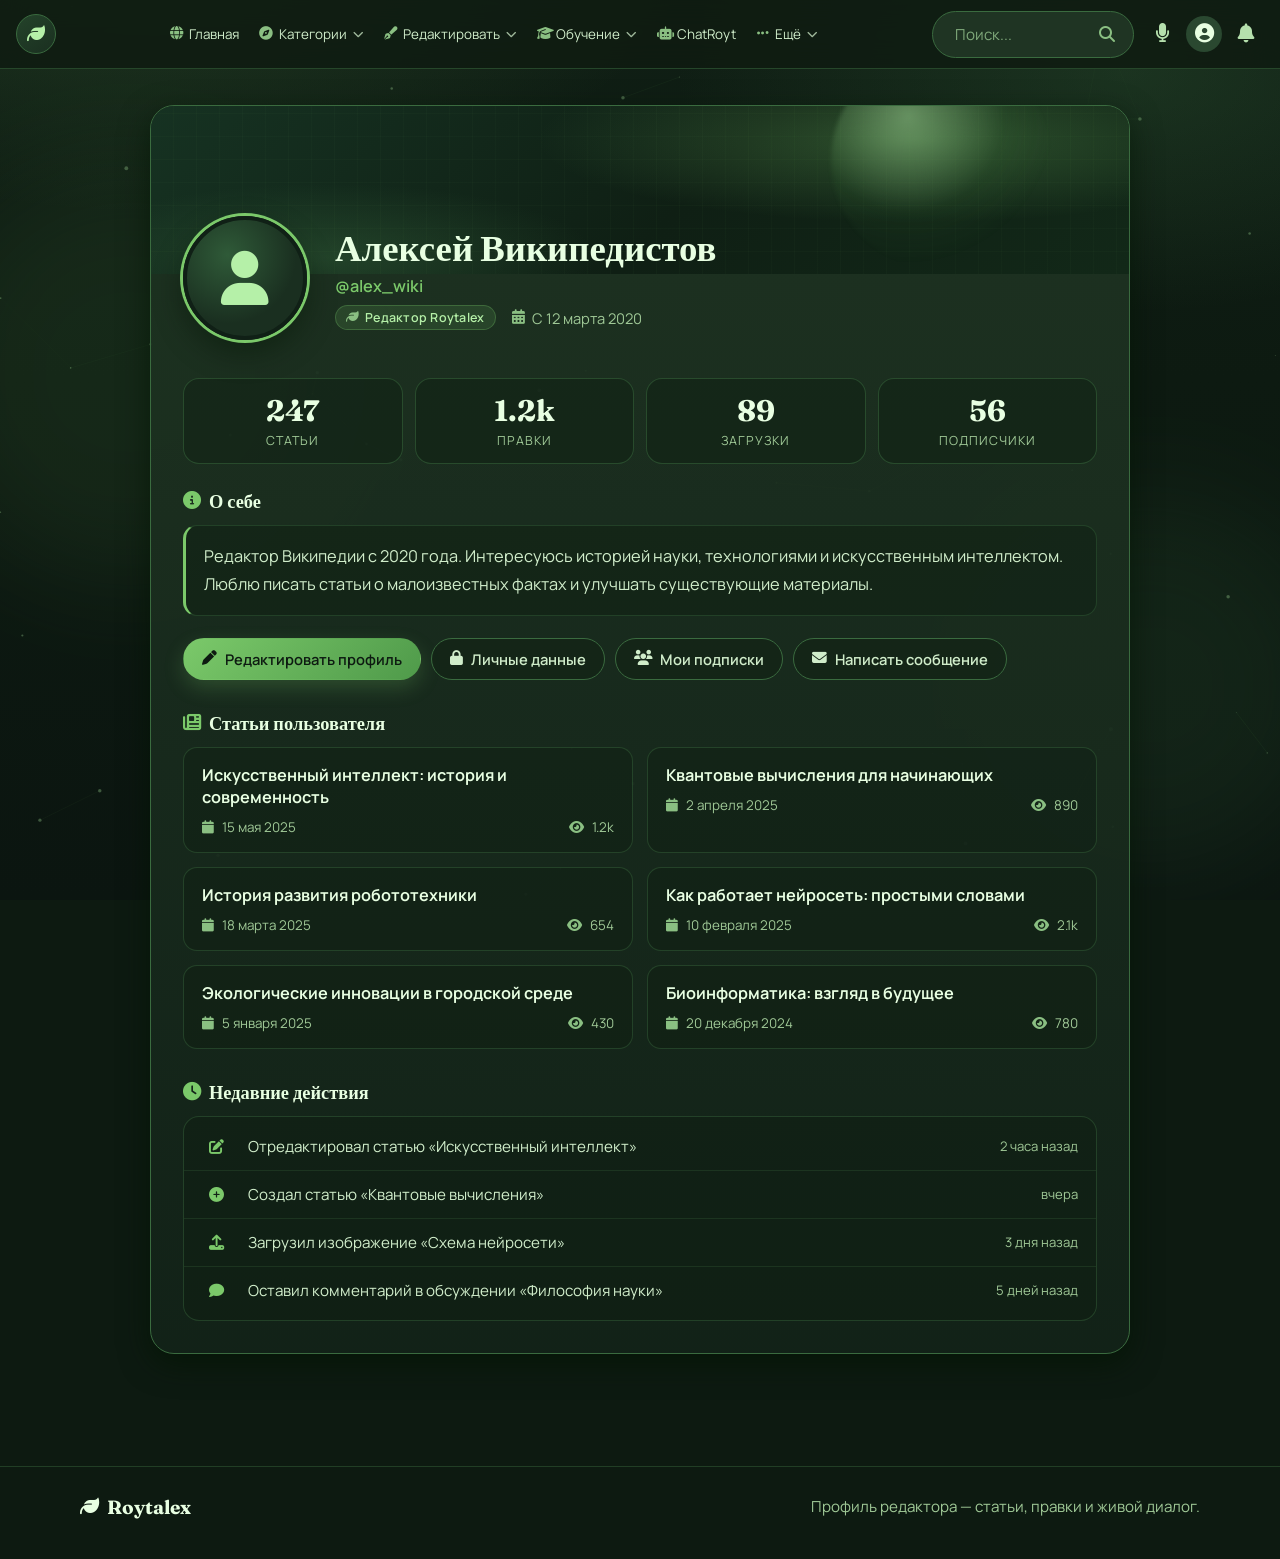
==== akk.html @ 142e64f6 "Polish Roytalex profile card to match the wiki theme Add akk.html with a dark glass profile: cover, " ====
<!DOCTYPE html>
<html lang="ru">
<head>
  <meta charset="UTF-8" />
  <meta name="viewport" content="width=device-width, initial-scale=1.0" />
  <title>Профиль — Roytalex</title>
  <meta name="description" content="Профиль редактора Roytalex: статьи, правки, подписки и личные данные." />
  <link rel="preconnect" href="https://fonts.googleapis.com" />
  <link rel="preconnect" href="https://fonts.gstatic.com" crossorigin />
  <link href="https://fonts.googleapis.com/css2?family=Manrope:wght@400;500;600;700&family=Fraunces:opsz,wght@9..144,500;9..144,700;9..144,800&display=swap" rel="stylesheet" />
  <link rel="stylesheet" href="https://cdnjs.cloudflare.com/ajax/libs/font-awesome/6.5.2/css/all.min.css" />
  <link rel="stylesheet" href="css/style.css" />
</head>
<body>
  <div class="ambient" aria-hidden="true">
    <div class="ambient__glow ambient__glow--a"></div>
    <div class="ambient__glow ambient__glow--b"></div>
    <canvas id="constellation" class="constellation"></canvas>
  </div>

  <nav class="wiki-nav" id="wikiNav">
    <div class="wiki-nav-container">
      <div class="nav-left">
        <button class="nav-toggle" id="navToggle" aria-label="Открыть меню" aria-expanded="false" aria-controls="navLinks">
          <i class="fas fa-bars"></i>
        </button>
        <a href="index.html" class="nav-logo" aria-label="Roytalex">
          <i class="fas fa-leaf"></i>
        </a>
      </div>

      <ul class="nav-links" id="navLinks">
        <li>
          <a href="index.html"><i class="fas fa-globe"></i> <span class="nav-text">Главная</span></a>
        </li>
        <li>
          <span tabindex="0"><i class="fas fa-compass"></i> <span class="nav-text">Категории</span> <i class="fas fa-chevron-down nav-caret"></i></span>
          <ul class="dropdown-menu">
            <li><a href="index.html#topics"><i class="fas fa-flask"></i> Наука</a></li>
            <li><a href="index.html#topics"><i class="fas fa-paint-brush"></i> Искусство</a></li>
            <li><a href="index.html#topics"><i class="fas fa-code"></i> Технологии</a></li>
            <li><a href="index.html#topics"><i class="fas fa-history"></i> История</a></li>
            <li><a href="index.html#topics"><i class="fas fa-leaf"></i> Природа</a></li>
            <li><a href="index.html#topics"><i class="fas fa-language"></i> Языки</a></li>
            <li><a href="index.html#topics"><i class="fas fa-newspaper"></i> Новости</a></li>
            <li><a href="index.html#topics"><i class="fas fa-futbol"></i> Спорт</a></li>
            <li><a href="index.html#topics"><i class="fas fa-rocket"></i> Космос</a></li>
            <li><a href="index.html#topics"><i class="fas fa-ellipsis-h"></i> Прочее</a></li>
          </ul>
        </li>
        <li>
          <span tabindex="0"><i class="fas fa-pen-fancy"></i> <span class="nav-text">Редактировать</span> <i class="fas fa-chevron-down nav-caret"></i></span>
          <ul class="dropdown-menu">
            <li><a href="index.html#about"><i class="fas fa-plus-circle"></i> Создать статью</a></li>
          </ul>
        </li>
        <li>
          <span tabindex="0"><i class="fas fa-graduation-cap"></i> <span class="nav-text">Обучение</span> <i class="fas fa-chevron-down nav-caret"></i></span>
          <ul class="dropdown-menu">
            <li><a href="index.html#learn"><i class="fas fa-book"></i> Курсы</a></li>
            <li class="has-submenu">
              <a href="index.html#learn"><i class="fas fa-newspaper"></i> Статьи для обучения</a>
              <ul class="dropdown-submenu">
                <li><a href="index.html#learn"><i class="fas fa-utensils"></i> Кулинария</a></li>
                <li><a href="index.html#learn"><i class="fas fa-laptop-code"></i> Программирование</a></li>
                <li><a href="index.html#learn"><i class="fas fa-calculator"></i> Математика</a></li>
                <li><a href="index.html#learn"><i class="fas fa-atom"></i> Физика</a></li>
                <li><a href="index.html#learn"><i class="fas fa-language"></i> Языки</a></li>
              </ul>
            </li>
          </ul>
        </li>
        <li>
          <a href="index.html#messenger"><i class="fas fa-robot"></i> <span class="nav-text">ChatRoyt</span></a>
        </li>
        <li class="nav-item-more">
          <span tabindex="0"><i class="fas fa-ellipsis-h"></i> <span class="nav-text">Ещё</span> <i class="fas fa-chevron-down nav-caret"></i></span>
          <ul class="dropdown-menu dropdown-menu--right">
            <li><a href="index.html#about"><i class="fas fa-microphone"></i> Голосовой помощник</a></li>
            <li><a href="https://t.me/Roytalex_bot"><i class="fas fa-question-circle"></i> Помощь</a></li>
          </ul>
        </li>
      </ul>

      <div class="nav-right">
        <form class="wiki-search" role="search" id="wikiSearch">
          <input type="text" name="q" placeholder="Поиск..." aria-label="Поиск" />
          <button type="submit" aria-label="Найти"><i class="fas fa-search"></i></button>
        </form>
        <div class="nav-icons">
          <a href="index.html#about" aria-label="Голосовой помощник" title="Голосовой помощник"><i class="fas fa-microphone"></i></a>
          <a href="akk.html" class="is-current" aria-label="Профиль" title="Профиль"><i class="fas fa-user-circle"></i></a>
          <a href="index.html#messenger" aria-label="Уведомления" title="Уведомления"><i class="fas fa-bell"></i></a>
        </div>
      </div>
    </div>
  </nav>

  <main class="profile-page" id="profilePage">
    <article class="profile-card reveal">
      <div class="profile-cover" aria-hidden="true">
        <div class="profile-cover__orb"></div>
      </div>

      <header class="profile-header">
        <div class="profile-avatar"><i class="fas fa-user"></i></div>
        <div class="profile-info">
          <h1 id="displayName">Алексей Википедистов</h1>
          <div class="nickname" id="displayNick">@alex_wiki</div>
          <div class="profile-meta">
            <span class="profile-badge"><i class="fas fa-leaf"></i> Редактор Roytalex</span>
            <span><i class="fas fa-calendar-alt"></i> С 12 марта 2020</span>
          </div>
        </div>
      </header>

      <div class="profile-body">
        <div class="profile-stats">
          <div class="stat-item"><span class="number">247</span><span class="label">Статьи</span></div>
          <div class="stat-item"><span class="number">1.2k</span><span class="label">Правки</span></div>
          <div class="stat-item"><span class="number">89</span><span class="label">Загрузки</span></div>
          <button class="stat-item is-action" id="followersStat" type="button">
            <span class="number" id="followersCount">56</span>
            <span class="label">Подписчики</span>
          </button>
        </div>

        <div class="profile-bio">
          <h3><i class="fas fa-info-circle"></i> О себе</h3>
          <p id="displayBio">Редактор Википедии с 2020 года. Интересуюсь историей науки, технологиями и искусственным интеллектом. Люблю писать статьи о малоизвестных фактах и улучшать существующие материалы.</p>
        </div>

        <div class="profile-actions">
          <button class="profile-btn profile-btn--primary" id="editToggleBtn" type="button"><i class="fas fa-pen"></i> Редактировать профиль</button>
          <button class="profile-btn profile-btn--ghost" id="personalDataBtn" type="button"><i class="fas fa-lock"></i> Личные данные</button>
          <button class="profile-btn profile-btn--ghost" id="followsBtn" type="button"><i class="fas fa-users"></i> Мои подписки</button>
          <a href="index.html#messenger" class="profile-btn profile-btn--ghost"><i class="fas fa-envelope"></i> Написать сообщение</a>
        </div>

        <div class="personal-data" id="personalDataBlock">
          <h3><i class="fas fa-user-secret"></i> Личные данные</h3>
          <div class="data-row">
            <span class="label">Никнейм</span>
            <span class="value" id="pDataNick">@alex_wiki</span>
          </div>
          <div class="data-row">
            <span class="label">Пароль</span>
            <span class="value" id="pDataPwd">••••••••</span>
            <button class="toggle-pwd" id="togglePwdBtn" type="button" aria-label="Показать пароль"><i class="fas fa-eye"></i></button>
          </div>
          <p class="personal-note"><i class="fas fa-shield-alt"></i> Пароль хранится в зашифрованном виде и не показывается целиком.</p>
        </div>

        <form class="edit-profile-form" id="editForm">
          <h3><i class="fas fa-pen-fancy"></i> Редактирование</h3>
          <div class="form-group">
            <label for="editName"><i class="fas fa-user"></i> Имя</label>
            <input type="text" id="editName" value="Алексей Википедистов" placeholder="Ваше полное имя" />
          </div>
          <div class="form-group">
            <label for="editNick"><i class="fas fa-at"></i> Никнейм</label>
            <input type="text" id="editNick" value="@alex_wiki" placeholder="Ваш уникальный ник" />
          </div>
          <div class="form-group">
            <label for="editBio"><i class="fas fa-align-left"></i> О себе</label>
            <textarea id="editBio" rows="3" placeholder="Расскажите о себе ...">Редактор Википедии с 2020 года. Интересуюсь историей науки, технологиями и искусственным интеллектом. Люблю писать статьи о малоизвестных фактах и улучшать существующие материалы.</textarea>
          </div>
          <div class="form-actions">
            <button class="profile-btn profile-btn--primary" id="saveProfileBtn" type="submit"><i class="fas fa-check"></i> Сохранить</button>
            <button class="profile-btn profile-btn--ghost" id="cancelEditBtn" type="button"><i class="fas fa-times"></i> Отмена</button>
          </div>
        </form>

        <section class="user-articles">
          <h3><i class="fas fa-newspaper"></i> Статьи пользователя</h3>
          <div class="articles-grid">
            <a class="article-card" href="index.html#about">
              <div class="title">Искусственный интеллект: история и современность</div>
              <div class="meta"><span><i class="fas fa-calendar"></i> 15 мая 2025</span><span><i class="fas fa-eye"></i> 1.2k</span></div>
            </a>
            <a class="article-card" href="index.html#about">
              <div class="title">Квантовые вычисления для начинающих</div>
              <div class="meta"><span><i class="fas fa-calendar"></i> 2 апреля 2025</span><span><i class="fas fa-eye"></i> 890</span></div>
            </a>
            <a class="article-card" href="index.html#about">
              <div class="title">История развития робототехники</div>
              <div class="meta"><span><i class="fas fa-calendar"></i> 18 марта 2025</span><span><i class="fas fa-eye"></i> 654</span></div>
            </a>
            <a class="article-card" href="index.html#about">
              <div class="title">Как работает нейросеть: простыми словами</div>
              <div class="meta"><span><i class="fas fa-calendar"></i> 10 февраля 2025</span><span><i class="fas fa-eye"></i> 2.1k</span></div>
            </a>
            <a class="article-card" href="index.html#about">
              <div class="title">Экологические инновации в городской среде</div>
              <div class="meta"><span><i class="fas fa-calendar"></i> 5 января 2025</span><span><i class="fas fa-eye"></i> 430</span></div>
            </a>
            <a class="article-card" href="index.html#about">
              <div class="title">Биоинформатика: взгляд в будущее</div>
              <div class="meta"><span><i class="fas fa-calendar"></i> 20 декабря 2024</span><span><i class="fas fa-eye"></i> 780</span></div>
            </a>
          </div>
        </section>

        <section class="recent-activity">
          <h3><i class="fas fa-clock"></i> Недавние действия</h3>
          <ul class="activity-list">
            <li><i class="fas fa-edit"></i> Отредактировал статью «Искусственный интеллект» <span class="time">2 часа назад</span></li>
            <li><i class="fas fa-plus-circle"></i> Создал статью «Квантовые вычисления» <span class="time">вчера</span></li>
            <li><i class="fas fa-upload"></i> Загрузил изображение «Схема нейросети» <span class="time">3 дня назад</span></li>
            <li><i class="fas fa-comment"></i> Оставил комментарий в обсуждении «Философия науки» <span class="time">5 дней назад</span></li>
          </ul>
        </section>
      </div>
    </article>
  </main>

  <footer class="site-footer">
    <div class="site-footer__inner">
      <a class="site-footer__brand" href="index.html"><i class="fas fa-leaf"></i> Roytalex</a>
      <p>Профиль редактора — статьи, правки и живой диалог.</p>
    </div>
  </footer>

  <div class="follows-modal" id="followsModal" role="dialog" aria-modal="true" aria-labelledby="followsTitle">
    <div class="follows-modal-content">
      <div class="follows-modal-header">
        <h2 id="followsTitle"><i class="fas fa-user-friends"></i> Мои подписки</h2>
        <button class="follows-modal-close" id="followsModalClose" type="button" aria-label="Закрыть"><i class="fas fa-times"></i></button>
      </div>
      <ul class="follows-list">
        <li>
          <div class="avatar"><i class="fas fa-user"></i></div>
          <div class="info">
            <div class="name">Екатерина Смирнова <span class="badge">активный</span></div>
            <div class="nick">@kat_smi</div>
          </div>
        </li>
        <li>
          <div class="avatar"><i class="fas fa-user"></i></div>
          <div class="info">
            <div class="name">Дмитрий Иванов</div>
            <div class="nick">@dima_ivan</div>
          </div>
        </li>
        <li>
          <div class="avatar"><i class="fas fa-user"></i></div>
          <div class="info">
            <div class="name">Ольга Петрова <span class="badge">проверенный</span></div>
            <div class="nick">@olga_petr</div>
          </div>
        </li>
        <li>
          <div class="avatar"><i class="fas fa-user"></i></div>
          <div class="info">
            <div class="name">Сергей Козлов</div>
            <div class="nick">@serge_kozl</div>
          </div>
        </li>
        <li>
          <div class="avatar"><i class="fas fa-user"></i></div>
          <div class="info">
            <div class="name">Анна Морозова <span class="badge">админ</span></div>
            <div class="nick">@anna_moroz</div>
          </div>
        </li>
        <li>
          <div class="avatar"><i class="fas fa-user"></i></div>
          <div class="info">
            <div class="name">Максим Новиков</div>
            <div class="nick">@max_nov</div>
          </div>
        </li>
        <li>
          <div class="avatar"><i class="fas fa-user"></i></div>
          <div class="info">
            <div class="name">Татьяна Васильева</div>
            <div class="nick">@tanya_vas</div>
          </div>
        </li>
      </ul>
    </div>
  </div>

  <script src="js/main.js"></script>
  <script src="js/profile.js"></script>
</body>
</html>
---- css/style.css ----
:root {
  --bg-deep: #0d1a11;
  --bg: #132318;
  --bg-soft: #1a2f20;
  --panel: #1f3423;
  --panel-lift: #2a4830;
  --line: #3a6b3f;
  --green-soft: #7bc96a;
  --green-mid: #8abf82;
  --green-mute: #7fa87a;
  --text: #e0f5db;
  --text-soft: #d0edca;
  --text-dim: #9fc896;
  --cream: #e8ffe2;
  --accent: #b5f0a8;
  --shadow: 0 10px 30px rgba(0, 20, 0, 0.6);
  --font-display: "Fraunces", Georgia, serif;
  --font-body: "Manrope", sans-serif;
  --nav-h: 68px;
  --max: 1120px;
  --ease: cubic-bezier(0.22, 1, 0.36, 1);
}

*,
*::before,
*::after {
  box-sizing: border-box;
}

html {
  scroll-behavior: smooth;
}

body {
  margin: 0;
  min-height: 100vh;
  color: var(--text);
  font-family: var(--font-body);
  background: var(--bg-deep);
  overflow-x: hidden;
}

img {
  max-width: 100%;
  display: block;
}

a {
  color: inherit;
}

button,
input {
  font: inherit;
}

/* ===== AMBIENT ===== */
.ambient {
  position: fixed;
  inset: 0;
  z-index: 0;
  pointer-events: none;
  overflow: hidden;
  background:
    radial-gradient(1000px 520px at 12% -8%, rgba(123, 201, 106, 0.16), transparent 55%),
    radial-gradient(900px 480px at 88% 8%, rgba(58, 107, 63, 0.28), transparent 50%),
    linear-gradient(180deg, #101f15 0%, var(--bg-deep) 42%, #0b1510 100%);
}

.ambient__glow {
  position: absolute;
  border-radius: 50%;
  filter: blur(60px);
  opacity: 0.45;
  animation: drift 18s ease-in-out infinite alternate;
}

.ambient__glow--a {
  width: 420px;
  height: 420px;
  left: -80px;
  top: 18%;
  background: rgba(123, 201, 106, 0.18);
}

.ambient__glow--b {
  width: 380px;
  height: 380px;
  right: -60px;
  top: 55%;
  background: rgba(58, 107, 63, 0.35);
  animation-delay: -6s;
}

.constellation {
  position: absolute;
  inset: 0;
  width: 100%;
  height: 100%;
  opacity: 0.55;
}

@keyframes drift {
  from { transform: translate3d(0, 0, 0) scale(1); }
  to { transform: translate3d(40px, -30px, 0) scale(1.08); }
}

/* ===== NAV ===== */
.wiki-nav {
  position: sticky;
  top: 0;
  z-index: 100;
  backdrop-filter: blur(14px);
  background: rgba(15, 28, 18, 0.88);
  border-bottom: 1px solid rgba(58, 107, 63, 0.55);
  transition: box-shadow 0.25s var(--ease);
}

.wiki-nav.scrolled {
  box-shadow: 0 10px 30px rgba(0, 20, 0, 0.55);
}

.wiki-nav-container {
  max-width: 1280px;
  margin: 0 auto;
  min-height: var(--nav-h);
  padding: 0 16px;
  display: grid;
  grid-template-columns: auto minmax(0, 1fr) auto;
  align-items: center;
  column-gap: 12px;
}

.nav-left {
  display: flex;
  align-items: center;
  gap: 10px;
  flex-shrink: 0;
  z-index: 2;
}

.nav-toggle {
  display: none;
  width: 40px;
  height: 40px;
  border: 1px solid var(--line);
  border-radius: 10px;
  background: var(--panel);
  color: var(--text-soft);
  cursor: pointer;
}

.nav-logo {
  width: 40px;
  height: 40px;
  display: inline-flex;
  align-items: center;
  justify-content: center;
  border-radius: 50%;
  color: var(--accent);
  background: linear-gradient(145deg, #24432a, #1a2f20);
  border: 1px solid var(--line);
  text-decoration: none;
  font-size: 1.15rem;
  transition: transform 0.25s var(--ease), box-shadow 0.25s;
}

.nav-logo:hover {
  transform: rotate(-8deg) scale(1.05);
  box-shadow: 0 0 0 4px rgba(123, 201, 106, 0.15);
}

.nav-links {
  display: flex;
  align-items: center;
  justify-content: center;
  gap: 2px;
  list-style: none;
  margin: 0;
  padding: 0;
  min-width: 0;
  flex-wrap: nowrap;
  overflow: visible;
}

.nav-links > li {
  position: relative;
  flex: 0 0 auto;
}

.nav-links > li > a,
.nav-links > li > span {
  display: inline-flex;
  align-items: center;
  gap: 6px;
  padding: 8px 9px;
  border-radius: 10px;
  color: var(--text-soft);
  text-decoration: none;
  font-size: 0.84rem;
  cursor: pointer;
  transition: background 0.15s, color 0.15s;
  white-space: nowrap;
}

.nav-caret {
  font-size: 0.68rem;
  opacity: 0.75;
}

.nav-links > li > a:hover,
.nav-links > li > span:hover,
.nav-links > li > a.active {
  background: var(--panel-lift);
  color: var(--cream);
}

.nav-links > li > a i:first-child,
.nav-links > li > span > i:first-child {
  color: var(--green-mid);
  width: 1em;
  text-align: center;
}

/* ===== ДРОПДАУНЫ ===== */
.dropdown-menu {
  position: absolute;
  top: 100%;
  left: 0;
  min-width: 210px;
  background: #1f3423;
  border: 1px solid #3a6b3f;
  border-radius: 10px;
  box-shadow: 0 10px 30px rgba(0, 20, 0, 0.6);
  padding: 6px 0;
  list-style: none;
  margin: 0;
  opacity: 0;
  visibility: hidden;
  transform: translateY(8px);
  transition: opacity 0.2s ease, transform 0.2s ease, visibility 0.2s;
  z-index: 999;
  pointer-events: none;
}

.dropdown-menu::before {
  content: "";
  position: absolute;
  left: 0;
  right: 0;
  top: -10px;
  height: 10px;
}

.dropdown-menu--right {
  left: auto;
  right: 0;
}

.nav-links > li:hover > .dropdown-menu,
.nav-links > li:focus-within > .dropdown-menu {
  opacity: 1;
  visibility: visible;
  transform: translateY(4px);
  pointer-events: auto;
}

.dropdown-menu li {
  position: relative;
}

.dropdown-menu li a {
  display: flex;
  align-items: center;
  gap: 8px;
  padding: 8px 18px;
  font-size: 0.92rem;
  color: #d0edca;
  text-decoration: none;
  transition: background 0.12s, color 0.12s;
  border-left: 3px solid transparent;
}

.dropdown-menu li a:hover {
  background: #2a4830;
  color: #e8ffe2;
  border-left-color: var(--green-soft);
}

.dropdown-menu li a i {
  width: 20px;
  color: #8abf82;
}

/* ===== ВЛОЖЕННОЕ МЕНЮ ===== */
.dropdown-submenu {
  position: absolute;
  top: 0;
  left: 100%;
  min-width: 200px;
  background: #1f3423;
  border: 1px solid #3a6b3f;
  border-radius: 10px;
  box-shadow: 0 10px 30px rgba(0, 20, 0, 0.6);
  padding: 6px 0;
  list-style: none;
  margin: 0;
  opacity: 0;
  visibility: hidden;
  transform: translateX(6px);
  transition: opacity 0.2s ease, transform 0.2s ease, visibility 0.2s;
  z-index: 1000;
  pointer-events: none;
}

.dropdown-menu li:hover > .dropdown-submenu,
.dropdown-menu li:focus-within > .dropdown-submenu {
  opacity: 1;
  visibility: visible;
  transform: translateX(0);
  pointer-events: auto;
}

.dropdown-submenu li a {
  display: flex;
  align-items: center;
  gap: 8px;
  padding: 8px 18px;
  font-size: 0.92rem;
  color: #d0edca;
  text-decoration: none;
  transition: background 0.12s, color 0.12s;
  border-left: 3px solid transparent;
}

.dropdown-submenu li a:hover {
  background: #2a4830;
  color: #e8ffe2;
  border-left-color: var(--green-soft);
}

.dropdown-submenu li a i {
  width: 20px;
  color: #8abf82;
}

.has-submenu > a::after {
  content: "\f054";
  font-family: "Font Awesome 6 Free";
  font-weight: 900;
  font-size: 0.7rem;
  margin-left: 8px;
  color: #7fa87a;
}

/* ===== ПРАВАЯ ЧАСТЬ ===== */
.nav-right {
  display: flex;
  align-items: center;
  gap: 10px;
  flex-shrink: 0;
  z-index: 2;
  justify-self: end;
}

.wiki-search {
  display: flex;
  align-items: center;
  background: #1f3423;
  border-radius: 24px;
  padding: 4px 8px 4px 16px;
  border: 1px solid #3a6b3f;
  transition: border 0.2s, box-shadow 0.2s;
}

.wiki-search:focus-within {
  border-color: var(--green-soft);
  box-shadow: 0 0 0 3px rgba(123, 201, 106, 0.25);
}

.wiki-search input {
  border: none;
  background: transparent;
  padding: 8px 6px;
  font-size: 0.95rem;
  width: 140px;
  outline: none;
  color: #e0f5db;
  transition: width 0.25s ease;
  font-family: inherit;
}

.wiki-search input::placeholder {
  color: #7fa87a;
}

.wiki-search input:focus {
  width: 190px;
}

.wiki-search button {
  background: none;
  border: none;
  color: #8abf82;
  cursor: pointer;
  padding: 6px 10px;
  border-radius: 20px;
  font-size: 1rem;
  transition: background 0.15s, color 0.15s;
}

.wiki-search button:hover {
  background: #2a4830;
  color: #b5f0a8;
}

.nav-icons {
  display: flex;
  align-items: center;
  gap: 6px;
}

.nav-icons a {
  display: inline-flex;
  align-items: center;
  justify-content: center;
  width: 36px;
  height: 36px;
  border-radius: 50%;
  color: #b5e0ad;
  font-size: 1.2rem;
  text-decoration: none;
  transition: background 0.15s, color 0.15s;
}

.nav-icons a.is-current,
.nav-icons a:hover {
  background: #2a4830;
  color: #e8ffe2;
}

/* ===== HERO ===== */
main {
  position: relative;
  z-index: 1;
}

.hero {
  position: relative;
  min-height: calc(100vh - var(--nav-h));
  display: flex;
  flex-direction: column;
  justify-content: center;
  overflow: hidden;
  isolation: isolate;
}

.hero__plane {
  position: absolute;
  inset: 0;
  z-index: -1;
}

.hero__mesh {
  position: absolute;
  inset: 0;
  background:
    linear-gradient(120deg, rgba(13, 26, 17, 0.2), rgba(13, 26, 17, 0.72) 48%, rgba(13, 26, 17, 0.92)),
    url("data:image/svg+xml,%3Csvg xmlns='http://www.w3.org/2000/svg' width='160' height='160' viewBox='0 0 160 160'%3E%3Cpath d='M0 80h160M80 0v160' stroke='%233a6b3f' stroke-opacity='.22'/%3E%3Ccircle cx='80' cy='80' r='2' fill='%237bc96a' fill-opacity='.35'/%3E%3C/svg%3E"),
    radial-gradient(ellipse 80% 60% at 70% 40%, rgba(123, 201, 106, 0.22), transparent 60%),
    linear-gradient(160deg, #1a3a24 0%, #0f1f14 55%, #0a140d 100%);
  background-size: auto, 160px 160px, auto, auto;
  animation: meshShift 22s ease-in-out infinite alternate;
}

@keyframes meshShift {
  from { background-position: 0 0, 0 0, 0 0, 0 0; }
  to { background-position: 0 0, 40px 28px, 0 0, 0 0; }
}

.hero__orbit {
  position: absolute;
  border: 1px solid rgba(123, 201, 106, 0.18);
  border-radius: 50%;
  top: 50%;
  left: 62%;
  transform: translate(-50%, -50%);
  animation: spin 48s linear infinite;
}

.hero__orbit--1 { width: min(52vw, 420px); height: min(52vw, 420px); }
.hero__orbit--2 { width: min(68vw, 560px); height: min(68vw, 560px); animation-duration: 70s; animation-direction: reverse; border-color: rgba(58, 107, 63, 0.35); }
.hero__orbit--3 { width: min(84vw, 720px); height: min(84vw, 720px); animation-duration: 96s; border-color: rgba(123, 201, 106, 0.1); }

.hero__orbit::before {
  content: "";
  position: absolute;
  width: 10px;
  height: 10px;
  border-radius: 50%;
  background: var(--green-soft);
  top: 8%;
  left: 50%;
  box-shadow: 0 0 18px rgba(123, 201, 106, 0.7);
}

.hero__ring {
  position: absolute;
  width: min(40vw, 320px);
  height: min(40vw, 320px);
  top: 50%;
  left: 62%;
  transform: translate(-50%, -50%);
  border-radius: 50%;
  background:
    radial-gradient(circle at 35% 30%, rgba(181, 240, 168, 0.35), transparent 40%),
    radial-gradient(circle at 60% 70%, rgba(58, 107, 63, 0.55), transparent 55%),
    radial-gradient(circle, rgba(31, 52, 35, 0.9), rgba(13, 26, 17, 0.2));
  filter: blur(2px);
  animation: pulseSoft 5.5s ease-in-out infinite;
}

@keyframes spin {
  to { transform: translate(-50%, -50%) rotate(360deg); }
}

@keyframes pulseSoft {
  0%, 100% { transform: translate(-50%, -50%) scale(1); opacity: 0.85; }
  50% { transform: translate(-50%, -50%) scale(1.06); opacity: 1; }
}

.hero__inner {
  width: min(100% - 36px, var(--max));
  margin: 0 auto;
  padding: 72px 0 120px;
  max-width: 720px;
}

.hero__brand {
  margin: 0 0 18px;
  font-family: var(--font-display);
  font-size: clamp(3rem, 8vw, 5.6rem);
  font-weight: 800;
  letter-spacing: -0.03em;
  line-height: 0.95;
  background: linear-gradient(120deg, #e8ffe2 10%, #7bc96a 55%, #c8f5b8 100%);
  -webkit-background-clip: text;
  background-clip: text;
  color: transparent;
  text-shadow: 0 0 40px rgba(123, 201, 106, 0.15);
}

.hero__title {
  margin: 0 0 16px;
  font-family: var(--font-display);
  font-size: clamp(1.55rem, 3.4vw, 2.35rem);
  font-weight: 600;
  line-height: 1.2;
  color: var(--cream);
  max-width: 16ch;
}

.hero__lead {
  margin: 0 0 28px;
  font-size: 1.05rem;
  line-height: 1.65;
  color: var(--text-dim);
  max-width: 38ch;
}

.hero__actions {
  display: flex;
  flex-wrap: wrap;
  gap: 12px;
}

.btn {
  display: inline-flex;
  align-items: center;
  justify-content: center;
  padding: 12px 22px;
  border-radius: 999px;
  text-decoration: none;
  font-weight: 600;
  font-size: 0.95rem;
  transition: transform 0.2s var(--ease), background 0.2s, border-color 0.2s, box-shadow 0.2s;
}

.btn--primary {
  background: linear-gradient(135deg, #7bc96a, #4f9a4a);
  color: #0d1a11;
  box-shadow: 0 10px 28px rgba(123, 201, 106, 0.28);
}

.btn--primary:hover {
  transform: translateY(-2px);
  box-shadow: 0 14px 34px rgba(123, 201, 106, 0.38);
}

.btn--ghost {
  border: 1px solid var(--line);
  color: var(--text-soft);
  background: rgba(31, 52, 35, 0.55);
}

.btn--ghost:hover {
  border-color: var(--green-soft);
  color: var(--cream);
  transform: translateY(-2px);
}

.hero__ticker {
  position: absolute;
  left: 0;
  right: 0;
  bottom: 28px;
  overflow: hidden;
  mask-image: linear-gradient(90deg, transparent, #000 12%, #000 88%, transparent);
}

.hero__ticker-track {
  display: flex;
  gap: 28px;
  width: max-content;
  animation: ticker 32s linear infinite;
}

.hero__ticker-track span {
  display: inline-flex;
  align-items: center;
  gap: 8px;
  color: var(--text-dim);
  font-size: 0.92rem;
  letter-spacing: 0.02em;
  white-space: nowrap;
}

.hero__ticker-track i {
  color: var(--green-soft);
}

@keyframes ticker {
  from { transform: translateX(0); }
  to { transform: translateX(-50%); }
}

/* ===== SECTIONS ===== */
.section-head {
  width: min(100% - 36px, var(--max));
  margin: 0 auto 36px;
}

.section-head h2,
.learn-band__copy h2,
.messenger__intro h2 {
  margin: 0 0 12px;
  font-family: var(--font-display);
  font-size: clamp(1.8rem, 3vw, 2.4rem);
  font-weight: 700;
  color: var(--cream);
}

.section-head p,
.learn-band__copy p,
.messenger__intro p {
  margin: 0;
  max-width: 52ch;
  color: var(--text-dim);
  line-height: 1.65;
  font-size: 1.02rem;
}

.pathways {
  padding: 88px 0 40px;
}

.pathways__grid {
  width: min(100% - 36px, var(--max));
  margin: 0 auto;
  display: grid;
  grid-template-columns: repeat(4, 1fr);
  gap: 18px;
}

.pathway {
  position: relative;
  display: block;
  padding: 28px 22px 26px;
  text-decoration: none;
  color: inherit;
  border-top: 1px solid rgba(123, 201, 106, 0.35);
  background: linear-gradient(180deg, rgba(31, 52, 35, 0.55), rgba(19, 35, 24, 0.15));
  transition: transform 0.3s var(--ease), background 0.3s, border-color 0.3s;
  overflow: hidden;
}

.pathway::after {
  content: "";
  position: absolute;
  inset: auto 0 0 0;
  height: 2px;
  background: linear-gradient(90deg, transparent, var(--green-soft), transparent);
  transform: scaleX(0.2);
  transition: transform 0.35s var(--ease);
}

.pathway:hover {
  transform: translateY(-6px);
  border-top-color: var(--green-soft);
  background: linear-gradient(180deg, rgba(42, 72, 48, 0.7), rgba(19, 35, 24, 0.25));
}

.pathway:hover::after {
  transform: scaleX(1);
}

.pathway i {
  font-size: 1.4rem;
  color: var(--green-soft);
  margin-bottom: 16px;
  display: inline-block;
  transition: transform 0.35s var(--ease);
}

.pathway:hover i {
  transform: scale(1.12) rotate(-6deg);
}

.pathway h3 {
  margin: 0 0 10px;
  font-family: var(--font-display);
  font-size: 1.35rem;
  font-weight: 650;
}

.pathway p {
  margin: 0;
  color: var(--text-dim);
  line-height: 1.55;
  font-size: 0.95rem;
}

/* ===== CONTENT TEXT ===== */
.content-section {
  width: min(100% - 36px, 820px);
  margin: 0 auto;
  padding: 56px 0 24px;
}

.gg {
  padding: 8px 0 40px;
}

.gg h2 {
  margin: 0 0 22px;
  font-family: var(--font-display);
  font-size: clamp(1.7rem, 3vw, 2.25rem);
  line-height: 1.2;
  color: var(--cream);
}

.gg h3 {
  margin: 28px 0 12px;
  font-family: var(--font-display);
  font-size: 1.2rem;
  color: var(--accent);
  font-weight: 650;
}

.gg p {
  margin: 0 0 16px;
  font-size: 1.05rem;
  line-height: 1.8;
  color: var(--text-soft);
}

.gg p:last-child {
  margin-bottom: 0;
}

/* ===== LEARN ===== */
.learn-band {
  width: min(100% - 36px, var(--max));
  margin: 48px auto;
  padding: 48px 0;
  display: grid;
  grid-template-columns: 1.1fr 0.9fr;
  gap: 40px;
  align-items: center;
  border-top: 1px solid rgba(58, 107, 63, 0.45);
  border-bottom: 1px solid rgba(58, 107, 63, 0.45);
}

.learn-band__tags {
  display: flex;
  flex-wrap: wrap;
  gap: 10px;
  margin-top: 22px;
}

.learn-band__tags span {
  color: var(--text-dim);
  border-bottom: 1px solid rgba(123, 201, 106, 0.35);
  padding-bottom: 2px;
  font-size: 0.92rem;
}

.learn-band__visual {
  position: relative;
  height: 280px;
  display: grid;
  place-items: center;
}

.pulse-core {
  width: 72px;
  height: 72px;
  border-radius: 50%;
  background: radial-gradient(circle at 35% 30%, #d8ffce, #5aa853 60%, #1f3423);
  box-shadow: 0 0 40px rgba(123, 201, 106, 0.45);
  animation: pulseSoft 3.8s ease-in-out infinite;
  z-index: 2;
}

.pulse-ring {
  position: absolute;
  width: 160px;
  height: 160px;
  border-radius: 50%;
  border: 1px solid rgba(123, 201, 106, 0.35);
  animation: ringOut 3.8s ease-out infinite;
}

.pulse-ring--2 {
  animation-delay: 1.2s;
}

@keyframes ringOut {
  0% { transform: scale(0.7); opacity: 0.7; }
  100% { transform: scale(1.7); opacity: 0; }
}

.learn-orbit {
  position: absolute;
  inset: 0;
  margin: 0;
  padding: 0;
  list-style: none;
}

.learn-orbit li {
  position: absolute;
  top: 50%;
  left: 50%;
  width: 46px;
  height: 46px;
  margin: -23px;
  display: grid;
  place-items: center;
  border-radius: 50%;
  background: var(--panel);
  border: 1px solid var(--line);
  color: var(--accent);
  animation: orbitItem 16s linear infinite;
  animation-delay: calc(var(--i) * -3.2s);
}

@keyframes orbitItem {
  0% { transform: rotate(calc(var(--i) * 72deg)) translateX(110px) rotate(calc(var(--i) * -72deg)); }
  100% { transform: rotate(calc(var(--i) * 72deg + 360deg)) translateX(110px) rotate(calc(var(--i) * -72deg - 360deg)); }
}

/* ===== MESSENGER ===== */
.messenger {
  width: min(100% - 36px, var(--max));
  margin: 0 auto;
  padding: 72px 0 40px;
  display: grid;
  grid-template-columns: 0.9fr 1.1fr;
  gap: 36px;
  align-items: center;
}

.chat-stage {
  background: linear-gradient(180deg, rgba(31, 52, 35, 0.95), rgba(19, 35, 24, 0.92));
  border: 1px solid var(--line);
  border-radius: 18px;
  box-shadow: var(--shadow);
  overflow: hidden;
  min-height: 360px;
  display: flex;
  flex-direction: column;
}

.chat-stage__header {
  display: flex;
  align-items: center;
  gap: 10px;
  padding: 14px 18px;
  border-bottom: 1px solid rgba(58, 107, 63, 0.55);
  background: rgba(13, 26, 17, 0.45);
}

.chat-stage__status {
  width: 9px;
  height: 9px;
  border-radius: 50%;
  background: var(--green-soft);
  box-shadow: 0 0 0 0 rgba(123, 201, 106, 0.55);
  animation: statusPing 2s ease-out infinite;
}

@keyframes statusPing {
  0% { box-shadow: 0 0 0 0 rgba(123, 201, 106, 0.5); }
  70% { box-shadow: 0 0 0 10px rgba(123, 201, 106, 0); }
  100% { box-shadow: 0 0 0 0 rgba(123, 201, 106, 0); }
}

.chat-stage__header strong {
  font-weight: 700;
}

.chat-stage__header em {
  margin-left: auto;
  font-style: normal;
  color: var(--green-mute);
  font-size: 0.85rem;
}

.chat-stage__body {
  flex: 1;
  padding: 18px;
  display: flex;
  flex-direction: column;
  gap: 12px;
  overflow: hidden;
}

.chat-bubble {
  max-width: 88%;
  padding: 12px 14px;
  border-radius: 14px;
  line-height: 1.5;
  font-size: 0.95rem;
  opacity: 0;
  transform: translateY(10px);
  animation: bubbleIn 0.45s var(--ease) forwards;
}

.chat-bubble--bot {
  align-self: flex-start;
  background: rgba(42, 72, 48, 0.9);
  border: 1px solid rgba(123, 201, 106, 0.22);
  color: var(--text-soft);
  border-bottom-left-radius: 4px;
}

.chat-bubble--user {
  align-self: flex-end;
  background: linear-gradient(135deg, #6db85d, #4f9a4a);
  color: #0d1a11;
  border-bottom-right-radius: 4px;
}

.chat-bubble--typing {
  display: inline-flex;
  gap: 5px;
  align-items: center;
  min-width: 54px;
}

.chat-bubble--typing i {
  width: 7px;
  height: 7px;
  border-radius: 50%;
  background: var(--green-mid);
  display: block;
  animation: typingDot 1.2s infinite ease-in-out;
}

.chat-bubble--typing i:nth-child(2) { animation-delay: 0.15s; }
.chat-bubble--typing i:nth-child(3) { animation-delay: 0.3s; }

@keyframes typingDot {
  0%, 80%, 100% { transform: translateY(0); opacity: 0.4; }
  40% { transform: translateY(-4px); opacity: 1; }
}

@keyframes bubbleIn {
  to { opacity: 1; transform: translateY(0); }
}

.chat-stage__compose {
  display: flex;
  gap: 8px;
  padding: 14px;
  border-top: 1px solid rgba(58, 107, 63, 0.55);
  background: rgba(13, 26, 17, 0.35);
}

.chat-stage__compose input {
  flex: 1;
  border: 1px solid var(--line);
  background: var(--panel);
  color: var(--text);
  border-radius: 999px;
  padding: 11px 16px;
  outline: none;
}

.chat-stage__compose input:focus {
  border-color: var(--green-soft);
  box-shadow: 0 0 0 3px rgba(123, 201, 106, 0.2);
}

.chat-stage__compose button {
  width: 44px;
  height: 44px;
  border: none;
  border-radius: 50%;
  background: linear-gradient(135deg, #7bc96a, #4f9a4a);
  color: #0d1a11;
  cursor: pointer;
  transition: transform 0.2s var(--ease);
}

.chat-stage__compose button:hover {
  transform: scale(1.06);
}

/* ===== FOOTER ===== */
.site-footer {
  position: relative;
  z-index: 1;
  margin-top: 40px;
  border-top: 1px solid rgba(58, 107, 63, 0.45);
  padding: 28px 18px 40px;
}

.site-footer__inner {
  width: min(100%, var(--max));
  margin: 0 auto;
  display: flex;
  flex-wrap: wrap;
  gap: 12px 24px;
  align-items: center;
  justify-content: space-between;
}

.site-footer__brand {
  display: inline-flex;
  align-items: center;
  gap: 8px;
  text-decoration: none;
  font-family: var(--font-display);
  font-weight: 700;
  font-size: 1.2rem;
  color: var(--cream);
}

.site-footer p {
  margin: 0;
  color: var(--text-dim);
  font-size: 0.95rem;
}

/* ===== REVEAL ===== */
.reveal {
  opacity: 0;
  transform: translateY(22px);
  transition: opacity 0.7s var(--ease), transform 0.7s var(--ease);
}

.reveal.is-visible {
  opacity: 1;
  transform: translateY(0);
}

.delay-1 { transition-delay: 0.1s; }
.delay-2 { transition-delay: 0.2s; }
.delay-3 { transition-delay: 0.3s; }

/* ===== PROFILE ===== */
.profile-page {
  width: min(100% - 36px, 980px);
  margin: 0 auto;
  padding: 36px 0 72px;
}

.profile-card {
  position: relative;
  overflow: hidden;
  border: 1px solid var(--line);
  border-radius: 24px;
  background: linear-gradient(180deg, rgba(31, 52, 35, 0.92), rgba(19, 35, 24, 0.94));
  box-shadow: var(--shadow);
}

.profile-cover {
  position: relative;
  height: 168px;
  overflow: hidden;
  background:
    radial-gradient(ellipse 70% 90% at 78% 20%, rgba(123, 201, 106, 0.28), transparent 55%),
    radial-gradient(ellipse 50% 80% at 18% 90%, rgba(58, 107, 63, 0.4), transparent 55%),
    linear-gradient(135deg, #163222 0%, #0f1f14 55%, #122818 100%);
}

.profile-cover::after {
  content: "";
  position: absolute;
  inset: 0;
  background:
    repeating-linear-gradient(90deg, transparent 0 22px, rgba(123, 201, 106, 0.04) 22px 23px),
    repeating-linear-gradient(0deg, transparent 0 22px, rgba(123, 201, 106, 0.04) 22px 23px);
  opacity: 0.8;
}

.profile-cover__orb {
  position: absolute;
  width: 220px;
  height: 220px;
  right: 8%;
  top: -56px;
  border-radius: 50%;
  background: radial-gradient(circle at 35% 30%, rgba(181, 240, 168, 0.45), rgba(79, 154, 74, 0.08) 46%, transparent 70%);
  filter: blur(2px);
  animation: glowPulse 6s ease-in-out infinite;
}

@keyframes glowPulse {
  0%, 100% { opacity: 0.75; transform: scale(1); }
  50% { opacity: 1; transform: scale(1.06); }
}

.profile-header {
  display: grid;
  grid-template-columns: auto 1fr;
  gap: 22px 28px;
  align-items: end;
  padding: 0 32px 8px;
  margin-top: -58px;
  position: relative;
  z-index: 1;
}

.profile-avatar {
  width: 124px;
  height: 124px;
  border-radius: 50%;
  display: grid;
  place-items: center;
  font-size: 3.4rem;
  color: var(--accent);
  background: radial-gradient(circle at 35% 30%, #2f5a38, #1a2f20 62%);
  border: 4px solid #102016;
  box-shadow:
    0 0 0 3px var(--green-soft),
    0 12px 30px rgba(0, 20, 0, 0.45);
}

.profile-info {
  min-width: 0;
  padding-bottom: 10px;
}

.profile-info h1 {
  margin: 0 0 6px;
  font-family: var(--font-display);
  font-size: clamp(1.7rem, 3vw, 2.3rem);
  font-weight: 700;
  color: var(--cream);
  line-height: 1.15;
}

.profile-info .nickname {
  color: var(--green-soft);
  font-weight: 600;
  font-size: 1.02rem;
  margin-bottom: 8px;
}

.profile-meta {
  display: flex;
  flex-wrap: wrap;
  gap: 10px 16px;
  color: var(--text-dim);
  font-size: 0.92rem;
}

.profile-meta span {
  display: inline-flex;
  align-items: center;
  gap: 7px;
}

.profile-meta i {
  color: var(--green-mid);
}

.profile-badge {
  display: inline-flex;
  align-items: center;
  gap: 6px;
  padding: 3px 10px;
  border-radius: 999px;
  background: rgba(123, 201, 106, 0.14);
  border: 1px solid rgba(123, 201, 106, 0.28);
  color: var(--accent);
  font-size: 0.78rem;
  font-weight: 600;
  letter-spacing: 0.02em;
}

.profile-body {
  padding: 8px 32px 32px;
}

.profile-stats {
  display: grid;
  grid-template-columns: repeat(4, 1fr);
  gap: 12px;
  margin: 22px 0 26px;
}

.stat-item {
  appearance: none;
  border: 1px solid rgba(58, 107, 63, 0.55);
  background: rgba(13, 26, 17, 0.35);
  color: inherit;
  border-radius: 16px;
  padding: 16px 10px 14px;
  display: flex;
  flex-direction: column;
  align-items: center;
  gap: 4px;
  cursor: default;
  font: inherit;
  transition: transform 0.25s var(--ease), border-color 0.2s, background 0.2s;
}

.stat-item.is-action {
  cursor: pointer;
}

.stat-item:hover,
.stat-item.is-action:focus-visible {
  transform: translateY(-3px);
  border-color: var(--green-soft);
  background: rgba(42, 72, 48, 0.45);
  outline: none;
}

.stat-item .number {
  font-family: var(--font-display);
  font-size: 1.85rem;
  font-weight: 700;
  color: var(--cream);
  line-height: 1.1;
}

.stat-item .label {
  font-size: 0.78rem;
  color: var(--text-dim);
  text-transform: uppercase;
  letter-spacing: 0.08em;
}

.profile-bio h3,
.personal-data h3,
.user-articles h3,
.recent-activity h3,
.edit-profile-form h3 {
  margin: 0 0 12px;
  font-family: var(--font-display);
  font-size: 1.15rem;
  font-weight: 650;
  color: var(--cream);
  display: flex;
  align-items: center;
  gap: 8px;
}

.profile-bio h3 i,
.personal-data h3 i,
.user-articles h3 i,
.recent-activity h3 i,
.edit-profile-form h3 i {
  color: var(--green-soft);
}

.profile-bio p {
  margin: 0;
  font-size: 1.02rem;
  line-height: 1.75;
  color: var(--text-soft);
  background: rgba(13, 26, 17, 0.35);
  border: 1px solid rgba(58, 107, 63, 0.4);
  border-left: 3px solid var(--green-soft);
  border-radius: 14px;
  padding: 16px 18px;
}

.profile-actions {
  display: flex;
  flex-wrap: wrap;
  gap: 10px;
  margin: 22px 0 8px;
}

.profile-btn {
  display: inline-flex;
  align-items: center;
  justify-content: center;
  gap: 8px;
  padding: 10px 18px;
  border-radius: 999px;
  font-weight: 600;
  font-size: 0.92rem;
  text-decoration: none;
  border: 1px solid transparent;
  cursor: pointer;
  color: inherit;
  background: none;
  transition: transform 0.2s var(--ease), background 0.2s, border-color 0.2s, box-shadow 0.2s;
}

.profile-btn:active {
  transform: scale(0.97);
}

.profile-btn--primary {
  background: linear-gradient(135deg, #7bc96a, #4f9a4a);
  color: #0d1a11;
  box-shadow: 0 8px 20px rgba(123, 201, 106, 0.22);
}

.profile-btn--primary:hover {
  transform: translateY(-1px);
}

.profile-btn--ghost {
  border-color: var(--line);
  color: var(--text-soft);
  background: rgba(13, 26, 17, 0.35);
}

.profile-btn--ghost:hover {
  border-color: var(--green-soft);
  color: var(--cream);
}

.personal-data,
.edit-profile-form {
  display: none;
  margin-top: 18px;
  padding: 18px 20px;
  border-radius: 16px;
  border: 1px solid rgba(58, 107, 63, 0.5);
  background: rgba(13, 26, 17, 0.4);
}

.personal-data.open,
.edit-profile-form.open {
  display: block;
  animation: fadeSlide 0.28s var(--ease);
}

@keyframes fadeSlide {
  from { opacity: 0; transform: translateY(-8px); }
  to { opacity: 1; transform: translateY(0); }
}

.data-row {
  display: flex;
  flex-wrap: wrap;
  align-items: center;
  gap: 8px 16px;
  padding: 10px 0;
  border-bottom: 1px dashed rgba(58, 107, 63, 0.45);
}

.data-row:last-of-type {
  border-bottom: none;
}

.data-row .label {
  min-width: 110px;
  color: var(--text-dim);
  font-weight: 600;
  font-size: 0.9rem;
}

.data-row .value {
  font-family: var(--font-mono, "Manrope", sans-serif);
  color: var(--cream);
  background: rgba(31, 52, 35, 0.7);
  border: 1px solid rgba(58, 107, 63, 0.45);
  padding: 5px 12px;
  border-radius: 8px;
  word-break: break-all;
}

.toggle-pwd {
  border: none;
  background: none;
  color: var(--green-mid);
  cursor: pointer;
  padding: 4px 6px;
  font-size: 1.05rem;
}

.toggle-pwd:hover {
  color: var(--cream);
}

.personal-note {
  margin: 12px 0 0;
  color: var(--text-dim);
  font-size: 0.88rem;
  display: flex;
  align-items: center;
  gap: 8px;
}

.edit-profile-form .form-group {
  margin-bottom: 16px;
}

.edit-profile-form label {
  display: flex;
  align-items: center;
  gap: 8px;
  margin-bottom: 6px;
  font-weight: 600;
  font-size: 0.9rem;
  color: var(--text-soft);
}

.edit-profile-form label i {
  color: var(--green-soft);
  width: 16px;
}

.edit-profile-form input,
.edit-profile-form textarea {
  width: 100%;
  padding: 12px 14px;
  border-radius: 12px;
  border: 1px solid var(--line);
  background: var(--panel);
  color: var(--text);
  outline: none;
  resize: vertical;
}

.edit-profile-form input:focus,
.edit-profile-form textarea:focus {
  border-color: var(--green-soft);
  box-shadow: 0 0 0 3px rgba(123, 201, 106, 0.2);
}

.form-actions {
  display: flex;
  flex-wrap: wrap;
  gap: 10px;
}

.user-articles,
.recent-activity {
  margin-top: 32px;
}

.articles-grid {
  display: grid;
  grid-template-columns: repeat(2, 1fr);
  gap: 14px;
}

.article-card {
  display: block;
  text-decoration: none;
  color: inherit;
  padding: 16px 18px;
  border-radius: 14px;
  border: 1px solid rgba(58, 107, 63, 0.45);
  background: rgba(13, 26, 17, 0.32);
  transition: transform 0.25s var(--ease), border-color 0.2s, background 0.2s;
}

.article-card:hover {
  transform: translateY(-3px);
  border-color: var(--green-soft);
  background: rgba(42, 72, 48, 0.4);
}

.article-card .title {
  margin: 0 0 10px;
  font-weight: 650;
  font-size: 1.02rem;
  color: var(--cream);
  line-height: 1.35;
}

.article-card .meta {
  display: flex;
  justify-content: space-between;
  gap: 12px;
  color: var(--text-dim);
  font-size: 0.84rem;
}

.article-card .meta i {
  margin-right: 5px;
  color: var(--green-mid);
}

.activity-list {
  list-style: none;
  margin: 0;
  padding: 6px 0;
  border: 1px solid rgba(58, 107, 63, 0.45);
  border-radius: 16px;
  background: rgba(13, 26, 17, 0.32);
  overflow: hidden;
}

.activity-list li {
  display: grid;
  grid-template-columns: 36px 1fr auto;
  gap: 10px;
  align-items: center;
  padding: 13px 18px;
  border-bottom: 1px solid rgba(58, 107, 63, 0.28);
  color: var(--text-soft);
  font-size: 0.95rem;
}

.activity-list li:last-child {
  border-bottom: none;
}

.activity-list li i {
  width: 28px;
  text-align: center;
  color: var(--green-soft);
}

.activity-list .time {
  color: var(--text-dim);
  font-size: 0.82rem;
  white-space: nowrap;
}

.follows-modal {
  display: none;
  position: fixed;
  inset: 0;
  z-index: 2000;
  align-items: center;
  justify-content: center;
  padding: 18px;
  background: rgba(6, 14, 9, 0.72);
  backdrop-filter: blur(8px);
}

.follows-modal.open {
  display: flex;
}

.follows-modal-content {
  width: min(100%, 460px);
  max-height: min(82vh, 620px);
  overflow: hidden;
  display: flex;
  flex-direction: column;
  border-radius: 20px;
  border: 1px solid var(--line);
  background: linear-gradient(180deg, #1b3022, #132318);
  box-shadow: var(--shadow);
  animation: fadeSlide 0.28s var(--ease);
}

.follows-modal-header {
  display: flex;
  align-items: center;
  justify-content: space-between;
  gap: 12px;
  padding: 16px 18px;
  border-bottom: 1px solid rgba(58, 107, 63, 0.5);
}

.follows-modal-header h2 {
  margin: 0;
  font-family: var(--font-display);
  font-size: 1.25rem;
  color: var(--cream);
  display: flex;
  align-items: center;
  gap: 10px;
}

.follows-modal-header h2 i {
  color: var(--green-soft);
}

.follows-modal-close {
  width: 36px;
  height: 36px;
  border: none;
  border-radius: 50%;
  background: var(--panel);
  color: var(--text-dim);
  cursor: pointer;
  font-size: 1.1rem;
  transition: background 0.15s, color 0.15s, transform 0.2s;
}

.follows-modal-close:hover {
  background: var(--panel-lift);
  color: var(--cream);
  transform: rotate(90deg);
}

.follows-list {
  list-style: none;
  margin: 0;
  padding: 8px;
  overflow: auto;
}

.follows-list li {
  display: flex;
  align-items: center;
  gap: 12px;
  padding: 10px 10px;
  border-radius: 12px;
}

.follows-list li:hover {
  background: rgba(42, 72, 48, 0.45);
}

.follows-list .avatar {
  width: 42px;
  height: 42px;
  border-radius: 50%;
  display: grid;
  place-items: center;
  background: var(--panel-lift);
  color: var(--accent);
  border: 1px solid var(--line);
  flex-shrink: 0;
}

.follows-list .info {
  min-width: 0;
}

.follows-list .name {
  font-weight: 650;
  color: var(--cream);
  display: flex;
  flex-wrap: wrap;
  align-items: center;
  gap: 6px;
}

.follows-list .nick {
  color: var(--text-dim);
  font-size: 0.84rem;
}

.follows-list .badge {
  display: inline-flex;
  padding: 1px 8px;
  border-radius: 999px;
  background: rgba(123, 201, 106, 0.16);
  color: var(--accent);
  font-size: 0.68rem;
  font-weight: 600;
}

.toast {
  position: fixed;
  left: 50%;
  bottom: 28px;
  transform: translateX(-50%);
  z-index: 3000;
  padding: 12px 22px;
  border-radius: 999px;
  background: #102016;
  color: var(--cream);
  border: 1px solid var(--line);
  box-shadow: var(--shadow);
  font-weight: 600;
}

@media (max-width: 760px) {
  .profile-header {
    grid-template-columns: 1fr;
    justify-items: center;
    text-align: center;
    padding: 0 20px 8px;
  }

  .profile-meta {
    justify-content: center;
  }

  .profile-body {
    padding: 8px 18px 24px;
  }

  .profile-stats {
    grid-template-columns: repeat(2, 1fr);
  }

  .articles-grid {
    grid-template-columns: 1fr;
  }

  .profile-actions {
    justify-content: center;
  }

  .activity-list li {
    grid-template-columns: 28px 1fr;
  }

  .activity-list .time {
    grid-column: 2;
    margin-top: -6px;
  }
}

@media (max-width: 480px) {
  .profile-page {
    width: min(100% - 20px, 980px);
    padding-top: 20px;
  }

  .profile-cover {
    height: 128px;
  }

  .profile-actions .profile-btn {
    width: 100%;
  }

  .form-actions .profile-btn {
    width: 100%;
  }
}

/* ===== RESPONSIVE ===== */
@media (max-width: 1200px) {
  .wiki-search input {
    width: 110px;
  }

  .wiki-search input:focus {
    width: 140px;
  }

  .pathways__grid {
    grid-template-columns: repeat(2, 1fr);
  }
}

@media (max-width: 1100px) {
  .nav-toggle {
    display: inline-flex;
    align-items: center;
    justify-content: center;
  }

  .wiki-nav-container {
    grid-template-columns: auto auto;
    justify-content: space-between;
  }

  .nav-links {
    position: absolute;
    top: calc(100% + 1px);
    left: 0;
    right: 0;
    display: none;
    flex-direction: column;
    align-items: stretch;
    justify-content: flex-start;
    gap: 2px;
    background: rgba(15, 28, 18, 0.98);
    border-bottom: 1px solid var(--line);
    padding: 10px 14px 16px;
    max-height: min(70vh, 520px);
    overflow: auto;
    z-index: 200;
  }

  .wiki-nav.is-open .nav-links {
    display: flex;
  }

  .nav-links > li > a,
  .nav-links > li > span {
    width: 100%;
    font-size: 0.95rem;
    padding: 10px 12px;
  }

  .dropdown-menu,
  .dropdown-submenu {
    position: static;
    opacity: 1;
    visibility: visible;
    transform: none;
    display: none;
    box-shadow: none;
    border: none;
    background: transparent;
    padding-left: 12px;
    min-width: 0;
    pointer-events: auto;
  }

  .dropdown-menu--right {
    left: auto;
    right: auto;
  }

  .nav-links > li.is-open > .dropdown-menu,
  .dropdown-menu li.is-open > .dropdown-submenu {
    display: block;
  }

  .has-submenu > a::after {
    content: "\f078";
  }

  .hero__inner {
    max-width: 100%;
    padding-top: 56px;
  }

  .hero__orbit,
  .hero__ring {
    left: 70%;
    opacity: 0.55;
  }

  .learn-band,
  .messenger {
    grid-template-columns: 1fr;
  }

  .learn-band__visual {
    height: 240px;
  }
}

@media (max-width: 640px) {
  .wiki-search {
    display: none;
  }

  .nav-icons a[aria-label="Голосовой помощник"] {
    display: none;
  }

  .pathways__grid {
    grid-template-columns: 1fr;
  }

  .hero__title {
    max-width: none;
  }

  .hero__actions {
    flex-direction: column;
    align-items: stretch;
  }

  .btn {
    width: 100%;
  }

  @keyframes orbitItem {
    0% { transform: rotate(calc(var(--i) * 72deg)) translateX(88px) rotate(calc(var(--i) * -72deg)); }
    100% { transform: rotate(calc(var(--i) * 72deg + 360deg)) translateX(88px) rotate(calc(var(--i) * -72deg - 360deg)); }
  }
}

@media (prefers-reduced-motion: reduce) {
  *,
  *::before,
  *::after {
    animation-duration: 0.01ms !important;
    animation-iteration-count: 1 !important;
    transition-duration: 0.01ms !important;
  }

  .reveal {
    opacity: 1;
    transform: none;
  }
}
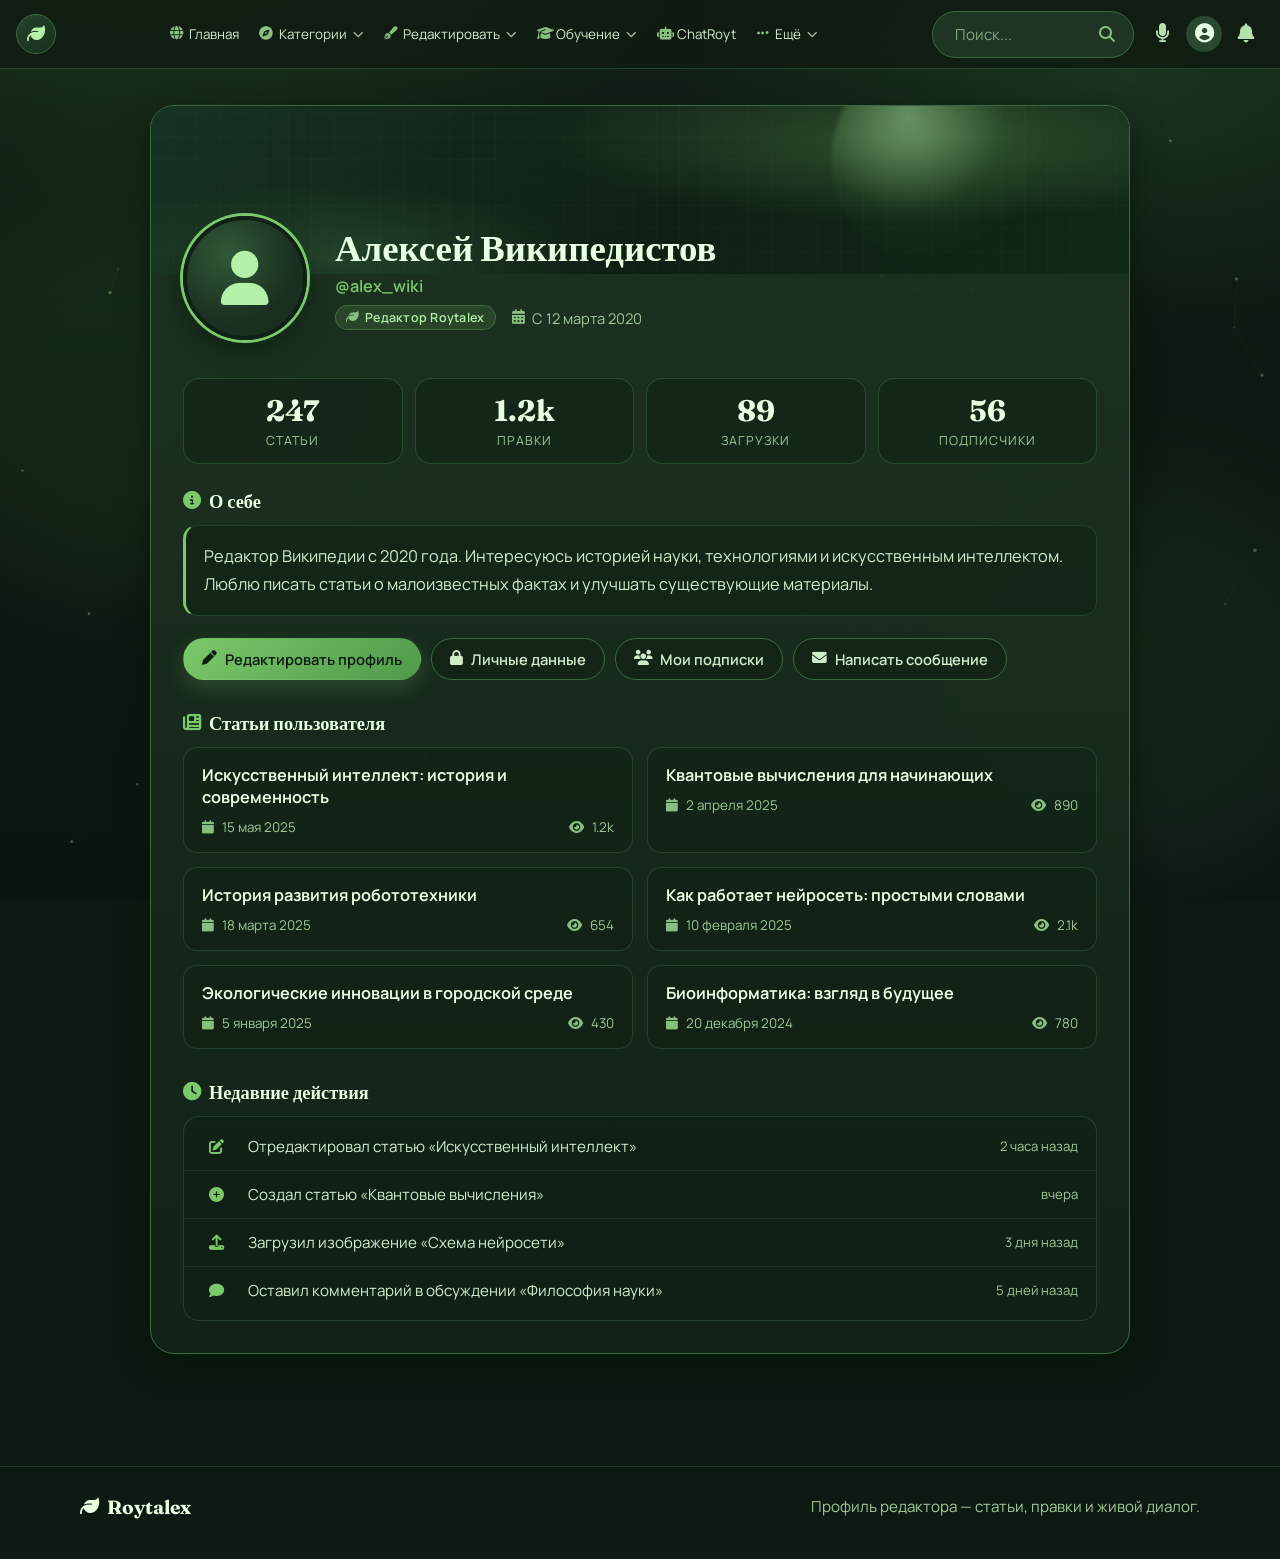
==== commit 8481a4ed: "Add dark-themed Roytalex messenger with main wiki nav Restyle the chat list, conversation pane and n" ====
--- a/akk.html
+++ b/akk.html
@@ -76,6 +76,7 @@
         <li class="nav-item-more">
           <span tabindex="0"><i class="fas fa-ellipsis-h"></i> <span class="nav-text">Ещё</span> <i class="fas fa-chevron-down nav-caret"></i></span>
           <ul class="dropdown-menu dropdown-menu--right">
+            <li><a href="mes.html"><i class="fas fa-envelope"></i> Сообщения</a></li>
             <li><a href="index.html#about"><i class="fas fa-microphone"></i> Голосовой помощник</a></li>
             <li><a href="https://t.me/Roytalex_bot"><i class="fas fa-question-circle"></i> Помощь</a></li>
           </ul>
@@ -90,7 +91,7 @@
         <div class="nav-icons">
           <a href="index.html#about" aria-label="Голосовой помощник" title="Голосовой помощник"><i class="fas fa-microphone"></i></a>
           <a href="akk.html" class="is-current" aria-label="Профиль" title="Профиль"><i class="fas fa-user-circle"></i></a>
-          <a href="index.html#messenger" aria-label="Уведомления" title="Уведомления"><i class="fas fa-bell"></i></a>
+          <a href="mes.html" aria-label="Сообщения" title="Сообщения"><i class="fas fa-bell"></i></a>
         </div>
       </div>
     </div>
@@ -134,7 +135,7 @@
           <button class="profile-btn profile-btn--primary" id="editToggleBtn" type="button"><i class="fas fa-pen"></i> Редактировать профиль</button>
           <button class="profile-btn profile-btn--ghost" id="personalDataBtn" type="button"><i class="fas fa-lock"></i> Личные данные</button>
           <button class="profile-btn profile-btn--ghost" id="followsBtn" type="button"><i class="fas fa-users"></i> Мои подписки</button>
-          <a href="index.html#messenger" class="profile-btn profile-btn--ghost"><i class="fas fa-envelope"></i> Написать сообщение</a>
+          <a href="mes.html" class="profile-btn profile-btn--ghost"><i class="fas fa-envelope"></i> Написать сообщение</a>
         </div>
 
         <div class="personal-data" id="personalDataBlock">
--- a/css/style.css
+++ b/css/style.css
@@ -1891,6 +1891,522 @@
   }
 }
 
+/* ===== INBOX / MESSENGER ===== */
+.messenger-page {
+  width: min(100% - 28px, 1180px);
+  margin: 0 auto;
+  padding: 24px 0 48px;
+  position: relative;
+  z-index: 1;
+}
+
+.messenger-container {
+  display: grid;
+  grid-template-columns: 320px minmax(0, 1fr);
+  min-height: calc(100vh - var(--nav-h) - 88px);
+  height: min(78vh, 740px);
+  overflow: hidden;
+  border: 1px solid var(--line);
+  border-radius: 22px;
+  background: linear-gradient(180deg, rgba(31, 52, 35, 0.94), rgba(19, 35, 24, 0.96));
+  box-shadow: var(--shadow);
+}
+
+.chat-list {
+  display: flex;
+  flex-direction: column;
+  min-width: 0;
+  border-right: 1px solid rgba(58, 107, 63, 0.45);
+  background: rgba(13, 26, 17, 0.35);
+}
+
+.chat-list-header {
+  display: flex;
+  align-items: center;
+  gap: 10px;
+  padding: 16px 16px 14px;
+  border-bottom: 1px solid rgba(58, 107, 63, 0.4);
+  color: var(--cream);
+  font-weight: 700;
+  flex-shrink: 0;
+}
+
+.chat-list-header i {
+  color: var(--green-soft);
+}
+
+.chat-list-header .count {
+  margin-left: auto;
+  font-weight: 600;
+  font-size: 0.8rem;
+  color: var(--text-dim);
+  background: rgba(42, 72, 48, 0.7);
+  border: 1px solid rgba(58, 107, 63, 0.45);
+  border-radius: 999px;
+  padding: 2px 8px;
+}
+
+.new-chat-btn {
+  width: 36px;
+  height: 36px;
+  border: none;
+  border-radius: 50%;
+  background: linear-gradient(135deg, #7bc96a, #4f9a4a);
+  color: #0d1a11;
+  cursor: pointer;
+  display: grid;
+  place-items: center;
+  font-size: 1rem;
+  transition: transform 0.2s var(--ease);
+}
+
+.new-chat-btn:hover {
+  transform: scale(1.06);
+}
+
+.chat-list-items {
+  flex: 1;
+  overflow-y: auto;
+  padding: 8px;
+}
+
+.chat-list-items::-webkit-scrollbar,
+.chat-messages::-webkit-scrollbar,
+.search-results::-webkit-scrollbar {
+  width: 6px;
+}
+
+.chat-list-items::-webkit-scrollbar-thumb,
+.chat-messages::-webkit-scrollbar-thumb,
+.search-results::-webkit-scrollbar-thumb {
+  background: #3a6b3f;
+  border-radius: 4px;
+}
+
+.inbox-empty {
+  color: var(--text-dim);
+  text-align: center;
+  padding: 36px 16px;
+  font-size: 0.95rem;
+  line-height: 1.55;
+}
+
+.chat-item {
+  display: grid;
+  grid-template-columns: 44px minmax(0, 1fr) auto auto;
+  align-items: center;
+  gap: 10px;
+  padding: 10px 10px;
+  border-radius: 14px;
+  cursor: pointer;
+  border: 1px solid transparent;
+  transition: background 0.15s, border-color 0.15s;
+}
+
+.chat-item:hover {
+  background: rgba(42, 72, 48, 0.45);
+}
+
+.chat-item.active {
+  background: rgba(42, 72, 48, 0.7);
+  border-color: rgba(123, 201, 106, 0.35);
+}
+
+.chat-item .avatar,
+.chat-window-header .avatar,
+.search-result-item .avatar {
+  width: 44px;
+  height: 44px;
+  border-radius: 50%;
+  display: grid;
+  place-items: center;
+  background: var(--panel-lift);
+  color: var(--accent);
+  border: 1px solid var(--line);
+  flex-shrink: 0;
+}
+
+.chat-item .info {
+  min-width: 0;
+}
+
+.chat-item .info .name {
+  display: flex;
+  justify-content: space-between;
+  gap: 8px;
+  font-weight: 650;
+  color: var(--cream);
+  font-size: 0.95rem;
+}
+
+.chat-item .info .name span {
+  font-weight: 500;
+  font-size: 0.72rem;
+  color: var(--text-dim);
+  white-space: nowrap;
+}
+
+.chat-item .info .last-msg {
+  color: var(--text-dim);
+  font-size: 0.84rem;
+  white-space: nowrap;
+  overflow: hidden;
+  text-overflow: ellipsis;
+}
+
+.chat-item .unread {
+  background: var(--green-soft);
+  color: #0d1a11;
+  border-radius: 999px;
+  min-width: 20px;
+  height: 20px;
+  padding: 0 6px;
+  font-size: 0.72rem;
+  font-weight: 700;
+  display: grid;
+  place-items: center;
+}
+
+.delete-chat {
+  grid-column: 3;
+  grid-row: 1;
+  align-self: start;
+  background: none;
+  border: none;
+  color: var(--text-dim);
+  cursor: pointer;
+  opacity: 0;
+  padding: 4px;
+  border-radius: 8px;
+}
+
+.chat-item:hover .delete-chat,
+.chat-item:focus-within .delete-chat {
+  opacity: 1;
+}
+
+.delete-chat:hover {
+  color: #f3b4b4;
+  background: rgba(90, 30, 30, 0.4);
+}
+
+.chat-window {
+  display: flex;
+  flex-direction: column;
+  min-width: 0;
+  background:
+    radial-gradient(ellipse 80% 50% at 90% 0%, rgba(123, 201, 106, 0.08), transparent 50%),
+    rgba(15, 28, 18, 0.35);
+}
+
+.chat-window-header {
+  display: flex;
+  align-items: center;
+  gap: 12px;
+  padding: 14px 18px;
+  border-bottom: 1px solid rgba(58, 107, 63, 0.45);
+  background: rgba(13, 26, 17, 0.4);
+  flex-shrink: 0;
+}
+
+.chat-back {
+  display: none;
+  width: 36px;
+  height: 36px;
+  border: 1px solid var(--line);
+  border-radius: 10px;
+  background: var(--panel);
+  color: var(--text-soft);
+  cursor: pointer;
+}
+
+.chat-window-header .avatar {
+  width: 40px;
+  height: 40px;
+  position: relative;
+}
+
+.chat-window-header .name {
+  display: block;
+  font-weight: 700;
+  color: var(--cream);
+  font-size: 1.05rem;
+}
+
+.chat-window-header .status {
+  color: var(--text-dim);
+  font-size: 0.82rem;
+}
+
+.chat-window-header .status.is-online {
+  color: var(--green-soft);
+}
+
+.chat-messages {
+  flex: 1;
+  overflow-y: auto;
+  padding: 18px 20px;
+  display: flex;
+  flex-direction: column;
+  gap: 10px;
+}
+
+.message {
+  max-width: 72%;
+  padding: 10px 14px 8px;
+  border-radius: 16px;
+  font-size: 0.95rem;
+  line-height: 1.5;
+  word-wrap: break-word;
+  animation: bubbleIn 0.35s var(--ease);
+}
+
+.message.incoming {
+  align-self: flex-start;
+  background: rgba(42, 72, 48, 0.9);
+  border: 1px solid rgba(123, 201, 106, 0.18);
+  color: var(--text-soft);
+  border-bottom-left-radius: 4px;
+}
+
+.message.outgoing {
+  align-self: flex-end;
+  background: linear-gradient(135deg, #6db85d, #4f9a4a);
+  color: #0d1a11;
+  border-bottom-right-radius: 4px;
+}
+
+.message .time {
+  display: block;
+  margin-top: 4px;
+  font-size: 0.68rem;
+  text-align: right;
+  opacity: 0.7;
+}
+
+.chat-input-area {
+  display: flex;
+  gap: 10px;
+  padding: 14px 16px;
+  border-top: 1px solid rgba(58, 107, 63, 0.45);
+  background: rgba(13, 26, 17, 0.4);
+}
+
+.chat-input-area input {
+  flex: 1;
+  border: 1px solid var(--line);
+  background: var(--panel);
+  color: var(--text);
+  border-radius: 999px;
+  padding: 12px 16px;
+  outline: none;
+}
+
+.chat-input-area input:focus {
+  border-color: var(--green-soft);
+  box-shadow: 0 0 0 3px rgba(123, 201, 106, 0.2);
+}
+
+.chat-input-area input:disabled {
+  opacity: 0.55;
+}
+
+.chat-input-area button {
+  border: none;
+  border-radius: 999px;
+  padding: 0 18px;
+  background: linear-gradient(135deg, #7bc96a, #4f9a4a);
+  color: #0d1a11;
+  font-weight: 700;
+  cursor: pointer;
+  display: inline-flex;
+  align-items: center;
+  gap: 8px;
+  transition: transform 0.2s var(--ease);
+}
+
+.chat-input-area button:hover:not(:disabled) {
+  transform: translateY(-1px);
+}
+
+.chat-input-area button:disabled {
+  opacity: 0.45;
+  cursor: not-allowed;
+}
+
+.add-chat-modal {
+  display: none;
+  position: fixed;
+  inset: 0;
+  z-index: 2000;
+  align-items: center;
+  justify-content: center;
+  padding: 18px;
+  background: rgba(6, 14, 9, 0.72);
+  backdrop-filter: blur(8px);
+}
+
+.add-chat-modal.open {
+  display: flex;
+}
+
+.add-chat-modal-content {
+  width: min(100%, 480px);
+  max-height: min(82vh, 620px);
+  overflow: hidden;
+  display: flex;
+  flex-direction: column;
+  border-radius: 20px;
+  border: 1px solid var(--line);
+  background: linear-gradient(180deg, #1b3022, #132318);
+  box-shadow: var(--shadow);
+  padding: 8px 8px 12px;
+  animation: fadeSlide 0.28s var(--ease);
+}
+
+.add-chat-modal-header {
+  display: flex;
+  align-items: center;
+  justify-content: space-between;
+  padding: 10px 10px 12px;
+}
+
+.add-chat-modal-header h2 {
+  margin: 0;
+  font-family: var(--font-display);
+  font-size: 1.25rem;
+  color: var(--cream);
+  display: flex;
+  align-items: center;
+  gap: 10px;
+}
+
+.add-chat-modal-header h2 i,
+.add-chat-modal-close {
+  color: var(--green-soft);
+}
+
+.add-chat-modal-close {
+  width: 36px;
+  height: 36px;
+  border: none;
+  border-radius: 50%;
+  background: var(--panel);
+  color: var(--text-dim);
+  cursor: pointer;
+}
+
+.add-chat-modal-close:hover {
+  color: var(--cream);
+  transform: rotate(90deg);
+}
+
+.add-chat-search {
+  margin: 0 10px 10px;
+  width: calc(100% - 20px);
+  padding: 12px 14px;
+  border-radius: 12px;
+  border: 1px solid var(--line);
+  background: var(--panel);
+  color: var(--text);
+  outline: none;
+}
+
+.add-chat-search:focus {
+  border-color: var(--green-soft);
+  box-shadow: 0 0 0 3px rgba(123, 201, 106, 0.2);
+}
+
+.search-results {
+  list-style: none;
+  margin: 0;
+  padding: 4px 8px 8px;
+  overflow: auto;
+}
+
+.search-result-item {
+  display: flex;
+  align-items: center;
+  gap: 12px;
+  padding: 10px;
+  border-radius: 12px;
+  cursor: pointer;
+}
+
+.search-result-item:hover {
+  background: rgba(42, 72, 48, 0.5);
+}
+
+.search-result-item .name {
+  font-weight: 650;
+  color: var(--cream);
+}
+
+.search-result-item .nick {
+  color: var(--text-dim);
+  font-size: 0.84rem;
+}
+
+.search-result-item .add-btn {
+  margin-left: auto;
+  border: none;
+  border-radius: 999px;
+  padding: 6px 12px;
+  background: linear-gradient(135deg, #7bc96a, #4f9a4a);
+  color: #0d1a11;
+  font-weight: 700;
+  cursor: pointer;
+}
+
+.no-results {
+  text-align: center;
+  color: var(--text-dim);
+  padding: 28px 8px;
+}
+
+@media (max-width: 860px) {
+  .messenger-container {
+    grid-template-columns: 1fr;
+    height: min(82vh, 720px);
+  }
+
+  .chat-list,
+  .chat-window {
+    min-height: 0;
+  }
+
+  .messenger-page:not(.is-chat-open) .chat-window,
+  .messenger-page.is-chat-open .chat-list {
+    display: none;
+  }
+
+  .chat-back {
+    display: grid;
+    place-items: center;
+  }
+
+  .delete-chat {
+    opacity: 1;
+  }
+
+  .message {
+    max-width: 86%;
+  }
+}
+
+@media (max-width: 640px) {
+  .chat-input-area button span {
+    display: none;
+  }
+
+  .chat-input-area button {
+    width: 46px;
+    padding: 0;
+    justify-content: center;
+    border-radius: 50%;
+  }
+}
+
 @media (prefers-reduced-motion: reduce) {
   *,
   *::before,
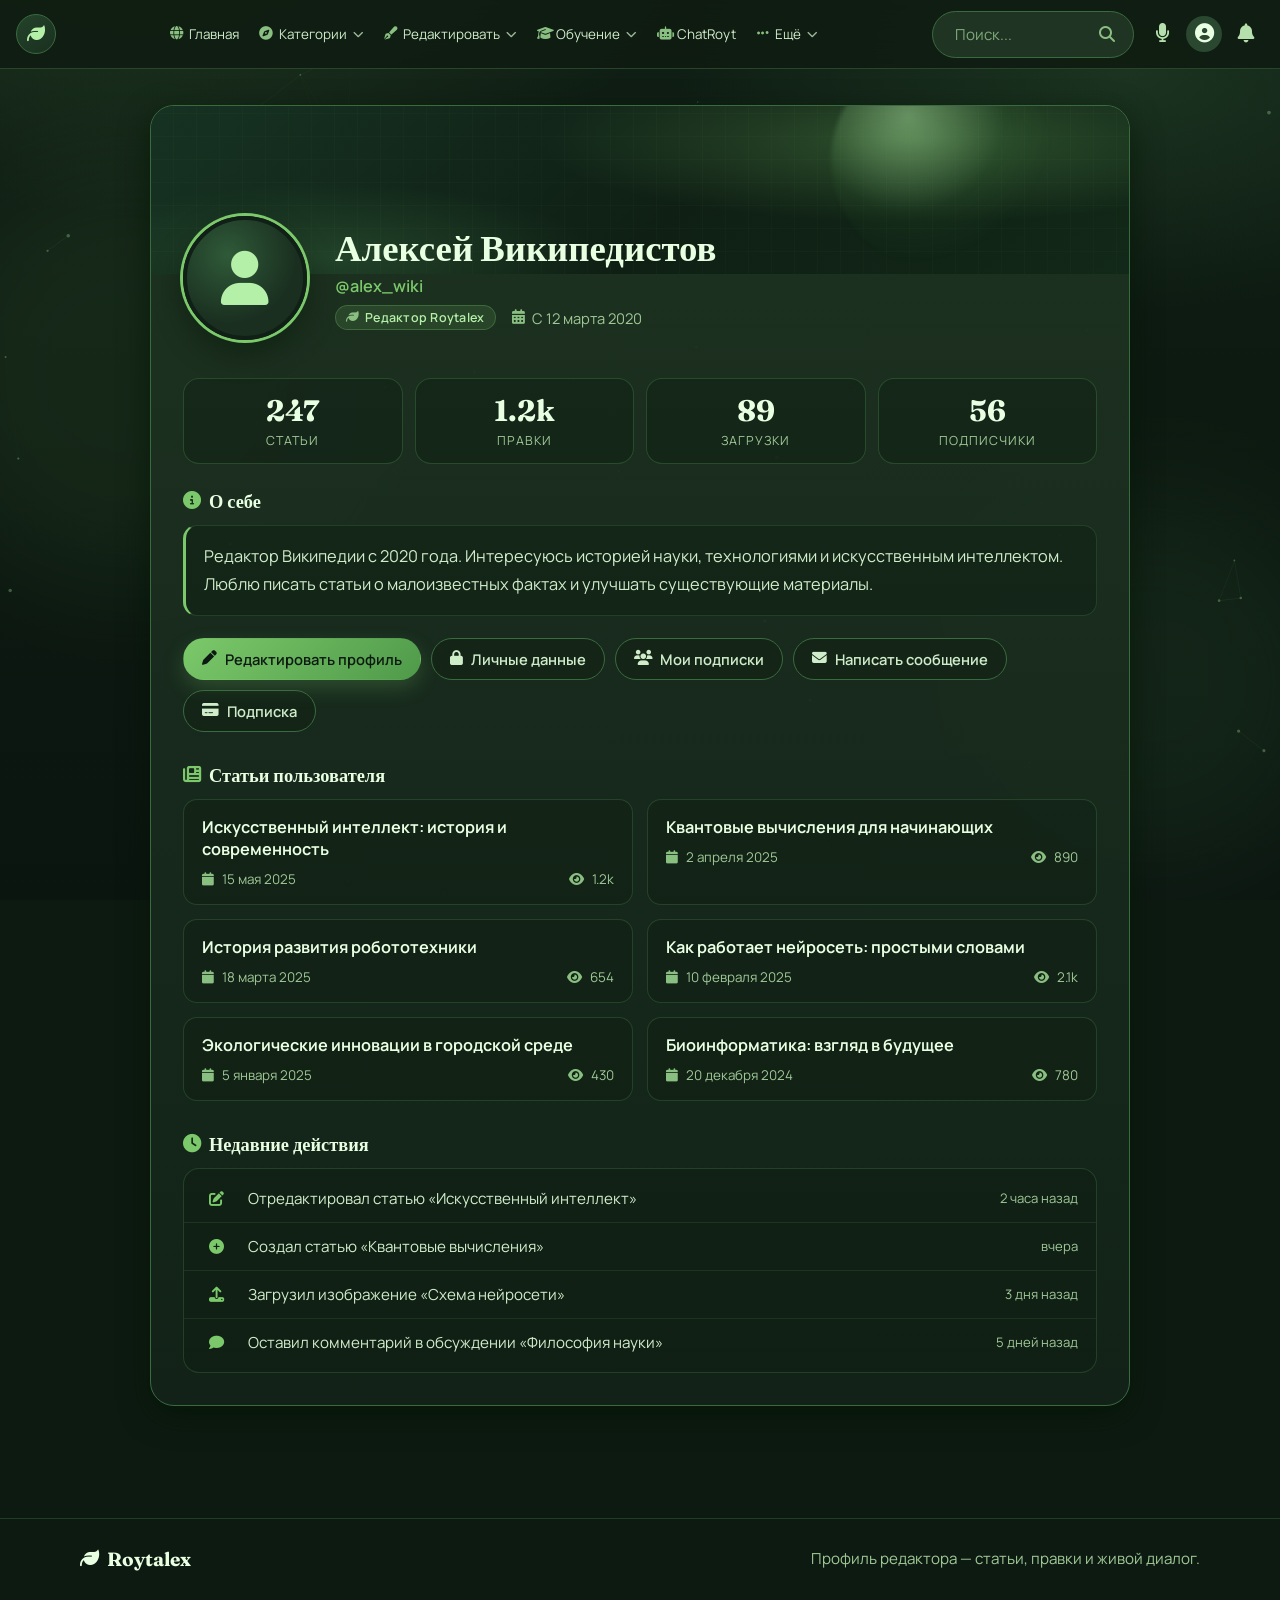
==== commit b9877eaa: "Add Roytalex payment page in the wiki theme Introduce subscription plans, a demo card checkout, and " ====
--- a/akk.html
+++ b/akk.html
@@ -77,6 +77,7 @@
           <span tabindex="0"><i class="fas fa-ellipsis-h"></i> <span class="nav-text">Ещё</span> <i class="fas fa-chevron-down nav-caret"></i></span>
           <ul class="dropdown-menu dropdown-menu--right">
             <li><a href="mes.html"><i class="fas fa-envelope"></i> Сообщения</a></li>
+            <li><a href="pay.html"><i class="fas fa-credit-card"></i> Оплата</a></li>
             <li><a href="index.html#about"><i class="fas fa-microphone"></i> Голосовой помощник</a></li>
             <li><a href="https://t.me/Roytalex_bot"><i class="fas fa-question-circle"></i> Помощь</a></li>
           </ul>
@@ -136,6 +137,7 @@
           <button class="profile-btn profile-btn--ghost" id="personalDataBtn" type="button"><i class="fas fa-lock"></i> Личные данные</button>
           <button class="profile-btn profile-btn--ghost" id="followsBtn" type="button"><i class="fas fa-users"></i> Мои подписки</button>
           <a href="mes.html" class="profile-btn profile-btn--ghost"><i class="fas fa-envelope"></i> Написать сообщение</a>
+          <a href="pay.html" class="profile-btn profile-btn--ghost"><i class="fas fa-credit-card"></i> Подписка</a>
         </div>
 
         <div class="personal-data" id="personalDataBlock">
--- a/css/style.css
+++ b/css/style.css
@@ -2068,9 +2068,6 @@
 }
 
 .delete-chat {
-  grid-column: 3;
-  grid-row: 1;
-  align-self: start;
   background: none;
   border: none;
   color: var(--text-dim);
@@ -2407,6 +2404,362 @@
   }
 }
 
+/* ===== PAYMENT ===== */
+.pay-page {
+  width: min(100% - 28px, 1120px);
+  margin: 0 auto;
+  padding: 36px 0 72px;
+  position: relative;
+  z-index: 1;
+}
+
+.pay-hero {
+  margin-bottom: 32px;
+  max-width: 640px;
+}
+
+.pay-hero p.kicker {
+  margin: 0 0 10px;
+  color: var(--green-soft);
+  font-weight: 700;
+  letter-spacing: 0.08em;
+  text-transform: uppercase;
+  font-size: 0.78rem;
+}
+
+.pay-hero h1 {
+  margin: 0 0 12px;
+  font-family: var(--font-display);
+  font-size: clamp(1.9rem, 3.4vw, 2.6rem);
+  color: var(--cream);
+  line-height: 1.15;
+}
+
+.pay-hero p.lead {
+  margin: 0;
+  color: var(--text-dim);
+  line-height: 1.65;
+  font-size: 1.05rem;
+}
+
+.pay-toggle {
+  display: inline-flex;
+  align-items: center;
+  gap: 4px;
+  margin: 22px 0 28px;
+  padding: 4px;
+  border-radius: 999px;
+  border: 1px solid var(--line);
+  background: rgba(13, 26, 17, 0.45);
+}
+
+.pay-toggle button {
+  border: none;
+  background: transparent;
+  color: var(--text-dim);
+  padding: 8px 16px;
+  border-radius: 999px;
+  cursor: pointer;
+  font-weight: 650;
+  font-size: 0.9rem;
+}
+
+.pay-toggle button.is-active {
+  background: linear-gradient(135deg, #7bc96a, #4f9a4a);
+  color: #0d1a11;
+}
+
+.pay-toggle .save {
+  margin-left: 6px;
+  font-size: 0.72rem;
+  color: var(--accent);
+}
+
+.pay-layout {
+  display: grid;
+  grid-template-columns: minmax(0, 1.15fr) minmax(280px, 0.85fr);
+  gap: 22px;
+  align-items: start;
+}
+
+.pay-plans {
+  display: grid;
+  gap: 14px;
+}
+
+.pay-plan {
+  text-align: left;
+  width: 100%;
+  border: 1px solid rgba(58, 107, 63, 0.5);
+  background: rgba(13, 26, 17, 0.38);
+  color: inherit;
+  border-radius: 18px;
+  padding: 20px 22px;
+  cursor: pointer;
+  display: grid;
+  grid-template-columns: 1fr auto;
+  gap: 8px 16px;
+  transition: transform 0.25s var(--ease), border-color 0.2s, background 0.2s;
+}
+
+.pay-plan:hover {
+  transform: translateY(-2px);
+  border-color: var(--green-soft);
+}
+
+.pay-plan.is-selected {
+  border-color: var(--green-soft);
+  background: rgba(42, 72, 48, 0.55);
+  box-shadow: 0 0 0 1px rgba(123, 201, 106, 0.25);
+}
+
+.pay-plan h2 {
+  margin: 0;
+  font-family: var(--font-display);
+  font-size: 1.35rem;
+  color: var(--cream);
+}
+
+.pay-plan .price {
+  font-family: var(--font-display);
+  font-size: 1.7rem;
+  font-weight: 700;
+  color: var(--accent);
+  text-align: right;
+}
+
+.pay-plan .price small {
+  display: block;
+  font-family: var(--font-body);
+  font-size: 0.78rem;
+  font-weight: 500;
+  color: var(--text-dim);
+}
+
+.pay-plan ul {
+  grid-column: 1 / -1;
+  margin: 8px 0 0;
+  padding: 0;
+  list-style: none;
+  display: grid;
+  gap: 6px;
+}
+
+.pay-plan li {
+  color: var(--text-soft);
+  font-size: 0.92rem;
+  display: flex;
+  align-items: center;
+  gap: 8px;
+}
+
+.pay-plan li i {
+  color: var(--green-soft);
+  width: 16px;
+}
+
+.pay-plan .badge {
+  grid-column: 1 / -1;
+  justify-self: start;
+  display: inline-flex;
+  padding: 2px 10px;
+  border-radius: 999px;
+  background: rgba(123, 201, 106, 0.16);
+  color: var(--accent);
+  font-size: 0.72rem;
+  font-weight: 700;
+  letter-spacing: 0.04em;
+}
+
+.pay-checkout {
+  border: 1px solid var(--line);
+  border-radius: 20px;
+  background: linear-gradient(180deg, rgba(31, 52, 35, 0.95), rgba(19, 35, 24, 0.94));
+  box-shadow: var(--shadow);
+  padding: 22px;
+  position: sticky;
+  top: calc(var(--nav-h) + 16px);
+}
+
+.pay-checkout h2 {
+  margin: 0 0 16px;
+  font-family: var(--font-display);
+  font-size: 1.3rem;
+  color: var(--cream);
+}
+
+.pay-summary {
+  display: flex;
+  justify-content: space-between;
+  gap: 12px;
+  padding: 12px 0 16px;
+  margin-bottom: 8px;
+  border-bottom: 1px solid rgba(58, 107, 63, 0.4);
+}
+
+.pay-summary .label {
+  color: var(--text-dim);
+  font-size: 0.9rem;
+}
+
+.pay-summary strong {
+  display: block;
+  color: var(--cream);
+  font-size: 1.05rem;
+  margin-top: 4px;
+}
+
+.pay-summary .total {
+  font-family: var(--font-display);
+  font-size: 1.5rem;
+  color: var(--accent);
+}
+
+.pay-form .form-group {
+  margin-bottom: 14px;
+}
+
+.pay-form label {
+  display: block;
+  margin-bottom: 6px;
+  font-size: 0.86rem;
+  font-weight: 650;
+  color: var(--text-soft);
+}
+
+.pay-form input {
+  width: 100%;
+  padding: 12px 14px;
+  border-radius: 12px;
+  border: 1px solid var(--line);
+  background: var(--panel);
+  color: var(--text);
+  outline: none;
+}
+
+.pay-form input:focus {
+  border-color: var(--green-soft);
+  box-shadow: 0 0 0 3px rgba(123, 201, 106, 0.2);
+}
+
+.pay-form .row {
+  display: grid;
+  grid-template-columns: 1fr 1fr;
+  gap: 12px;
+}
+
+.pay-methods {
+  display: flex;
+  gap: 8px;
+  margin-bottom: 16px;
+}
+
+.pay-methods span {
+  display: inline-flex;
+  align-items: center;
+  gap: 6px;
+  padding: 6px 10px;
+  border-radius: 10px;
+  border: 1px solid rgba(58, 107, 63, 0.45);
+  color: var(--text-dim);
+  font-size: 0.8rem;
+}
+
+.pay-submit {
+  width: 100%;
+  margin-top: 6px;
+  border: none;
+  border-radius: 999px;
+  padding: 13px 18px;
+  background: linear-gradient(135deg, #7bc96a, #4f9a4a);
+  color: #0d1a11;
+  font-weight: 700;
+  cursor: pointer;
+  display: inline-flex;
+  align-items: center;
+  justify-content: center;
+  gap: 8px;
+  transition: transform 0.2s var(--ease);
+}
+
+.pay-submit:hover {
+  transform: translateY(-1px);
+}
+
+.pay-note {
+  margin: 12px 0 0;
+  color: var(--text-dim);
+  font-size: 0.8rem;
+  line-height: 1.5;
+  display: flex;
+  gap: 8px;
+}
+
+.pay-note i {
+  color: var(--green-soft);
+  margin-top: 2px;
+}
+
+.pay-success {
+  display: none;
+  text-align: center;
+  padding: 12px 4px 4px;
+}
+
+.pay-success.is-open {
+  display: block;
+}
+
+.pay-success .mark {
+  width: 72px;
+  height: 72px;
+  margin: 0 auto 16px;
+  border-radius: 50%;
+  display: grid;
+  place-items: center;
+  background: radial-gradient(circle at 35% 30%, #d8ffce, #5aa853 62%);
+  color: #0d1a11;
+  font-size: 1.8rem;
+  box-shadow: 0 0 30px rgba(123, 201, 106, 0.35);
+}
+
+.pay-success h3 {
+  margin: 0 0 8px;
+  font-family: var(--font-display);
+  color: var(--cream);
+  font-size: 1.4rem;
+}
+
+.pay-success p {
+  margin: 0 0 18px;
+  color: var(--text-dim);
+  line-height: 1.55;
+}
+
+.pay-form.is-hidden {
+  display: none;
+}
+
+@media (max-width: 860px) {
+  .pay-layout {
+    grid-template-columns: 1fr;
+  }
+
+  .pay-checkout {
+    position: static;
+  }
+}
+
+@media (max-width: 640px) {
+  .pay-plan {
+    grid-template-columns: 1fr;
+  }
+
+  .pay-plan .price {
+    text-align: left;
+  }
+}
+
 @media (prefers-reduced-motion: reduce) {
   *,
   *::before,
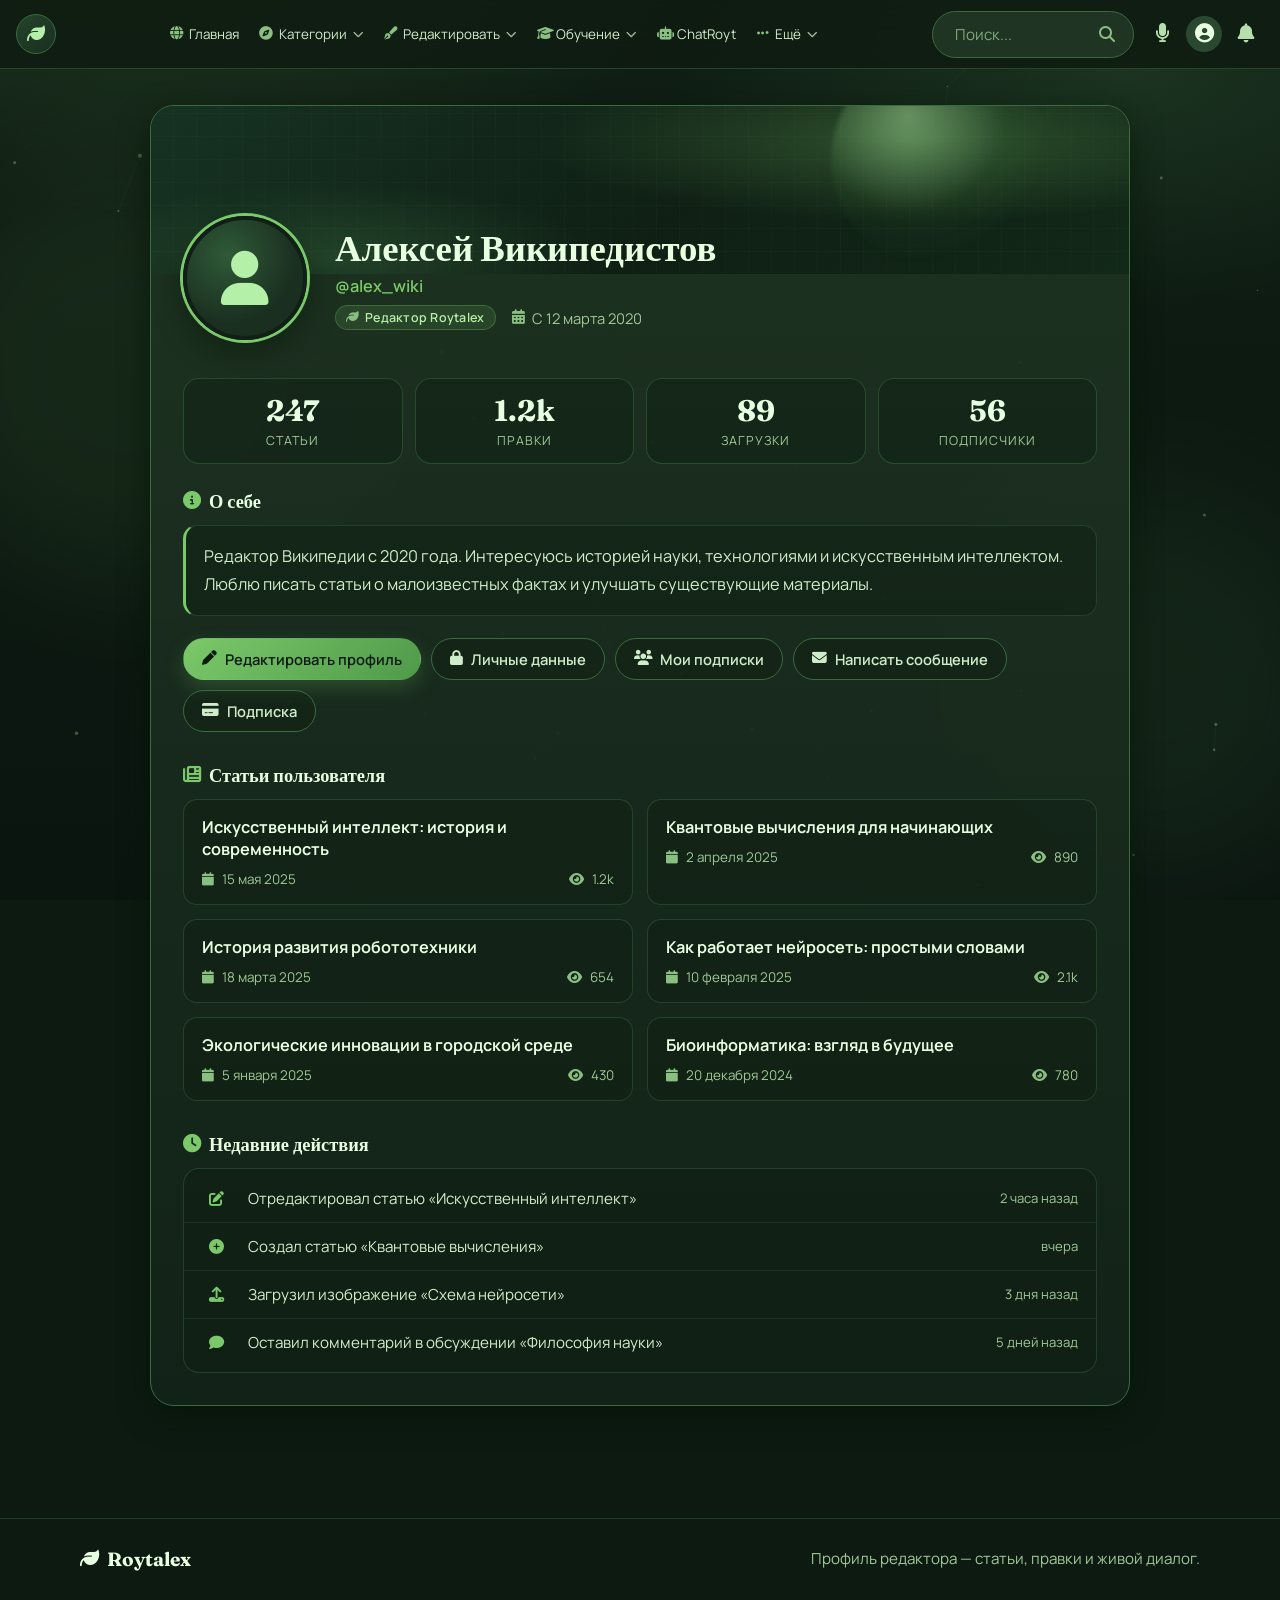
==== commit 2bb1d25a: "Add a full ChatRoyt page in the Roytalex wiki theme Give the AI guide its own chat layout with topic" ====
--- a/akk.html
+++ b/akk.html
@@ -71,7 +71,7 @@
           </ul>
         </li>
         <li>
-          <a href="index.html#messenger"><i class="fas fa-robot"></i> <span class="nav-text">ChatRoyt</span></a>
+          <a href="chat.html"><i class="fas fa-robot"></i> <span class="nav-text">ChatRoyt</span></a>
         </li>
         <li class="nav-item-more">
           <span tabindex="0"><i class="fas fa-ellipsis-h"></i> <span class="nav-text">Ещё</span> <i class="fas fa-chevron-down nav-caret"></i></span>
--- a/css/style.css
+++ b/css/style.css
@@ -2760,6 +2760,255 @@
   }
 }
 
+.messenger__intro a {
+  color: var(--green-soft);
+  text-decoration: underline;
+  text-underline-offset: 3px;
+}
+
+/* ===== CHATROYT PAGE ===== */
+.royt-page {
+  width: min(100% - 28px, 1180px);
+  margin: 0 auto;
+  padding: 24px 0 40px;
+  position: relative;
+  z-index: 1;
+}
+
+.royt-shell {
+  display: grid;
+  grid-template-columns: 260px minmax(0, 1fr);
+  min-height: calc(100vh - var(--nav-h) - 80px);
+  height: min(80vh, 760px);
+  overflow: hidden;
+  border: 1px solid var(--line);
+  border-radius: 22px;
+  background: linear-gradient(180deg, rgba(31, 52, 35, 0.94), rgba(19, 35, 24, 0.96));
+  box-shadow: var(--shadow);
+}
+
+.royt-side {
+  display: flex;
+  flex-direction: column;
+  gap: 8px;
+  padding: 16px 14px;
+  border-right: 1px solid rgba(58, 107, 63, 0.45);
+  background: rgba(13, 26, 17, 0.38);
+}
+
+.royt-new {
+  display: flex;
+  align-items: center;
+  justify-content: center;
+  gap: 8px;
+  width: 100%;
+  padding: 10px 12px;
+  border-radius: 12px;
+  border: 1px solid var(--line);
+  background: linear-gradient(135deg, #7bc96a, #4f9a4a);
+  color: #0d1a11;
+  font-weight: 700;
+  cursor: pointer;
+}
+
+.royt-side h2 {
+  margin: 14px 4px 4px;
+  font-size: 0.72rem;
+  letter-spacing: 0.08em;
+  text-transform: uppercase;
+  color: var(--text-dim);
+  font-weight: 700;
+}
+
+.royt-topic {
+  display: flex;
+  align-items: center;
+  gap: 10px;
+  width: 100%;
+  text-align: left;
+  padding: 10px 12px;
+  border: none;
+  border-radius: 12px;
+  background: transparent;
+  color: var(--text-soft);
+  cursor: pointer;
+  font-size: 0.92rem;
+}
+
+.royt-topic i {
+  width: 18px;
+  color: var(--green-soft);
+}
+
+.royt-topic:hover,
+.royt-topic.is-active {
+  background: rgba(42, 72, 48, 0.6);
+  color: var(--cream);
+}
+
+.royt-main {
+  display: flex;
+  flex-direction: column;
+  min-width: 0;
+  background:
+    radial-gradient(ellipse 70% 40% at 80% 0%, rgba(123, 201, 106, 0.1), transparent 55%),
+    rgba(15, 28, 18, 0.28);
+}
+
+.royt-head {
+  display: flex;
+  align-items: center;
+  gap: 10px;
+  padding: 14px 18px;
+  border-bottom: 1px solid rgba(58, 107, 63, 0.45);
+}
+
+.royt-head strong {
+  font-size: 1.05rem;
+  color: var(--cream);
+}
+
+.royt-head em {
+  margin-left: auto;
+  font-style: normal;
+  color: var(--green-mute);
+  font-size: 0.85rem;
+}
+
+.royt-body {
+  flex: 1;
+  overflow-y: auto;
+  padding: 20px 22px;
+  display: flex;
+  flex-direction: column;
+  gap: 12px;
+}
+
+.royt-welcome {
+  margin: auto;
+  max-width: 460px;
+  text-align: center;
+  padding: 12px;
+}
+
+.royt-welcome .mark {
+  width: 72px;
+  height: 72px;
+  margin: 0 auto 16px;
+  border-radius: 50%;
+  display: grid;
+  place-items: center;
+  background: radial-gradient(circle at 35% 30%, #d8ffce, #5aa853 62%);
+  color: #0d1a11;
+  font-size: 1.7rem;
+  box-shadow: 0 0 30px rgba(123, 201, 106, 0.35);
+}
+
+.royt-welcome h1 {
+  margin: 0 0 8px;
+  font-family: var(--font-display);
+  font-size: 1.8rem;
+  color: var(--cream);
+}
+
+.royt-welcome p {
+  margin: 0 0 18px;
+  color: var(--text-dim);
+  line-height: 1.6;
+}
+
+.royt-chips {
+  display: flex;
+  flex-wrap: wrap;
+  justify-content: center;
+  gap: 8px;
+}
+
+.royt-chip {
+  border: 1px solid var(--line);
+  background: rgba(13, 26, 17, 0.4);
+  color: var(--text-soft);
+  border-radius: 999px;
+  padding: 8px 14px;
+  cursor: pointer;
+  font-size: 0.88rem;
+}
+
+.royt-chip:hover {
+  border-color: var(--green-soft);
+  color: var(--cream);
+}
+
+.royt-compose {
+  display: flex;
+  gap: 10px;
+  padding: 14px 16px;
+  border-top: 1px solid rgba(58, 107, 63, 0.45);
+  background: rgba(13, 26, 17, 0.4);
+}
+
+.royt-compose input {
+  flex: 1;
+  border: 1px solid var(--line);
+  background: var(--panel);
+  color: var(--text);
+  border-radius: 999px;
+  padding: 12px 16px;
+  outline: none;
+}
+
+.royt-compose input:focus {
+  border-color: var(--green-soft);
+  box-shadow: 0 0 0 3px rgba(123, 201, 106, 0.2);
+}
+
+.royt-compose button {
+  width: 46px;
+  height: 46px;
+  border: none;
+  border-radius: 50%;
+  background: linear-gradient(135deg, #7bc96a, #4f9a4a);
+  color: #0d1a11;
+  cursor: pointer;
+}
+
+.royt-compose button:hover {
+  transform: scale(1.05);
+}
+
+@media (max-width: 860px) {
+  .royt-shell {
+    grid-template-columns: 1fr;
+    height: auto;
+    min-height: calc(100vh - var(--nav-h) - 48px);
+  }
+
+  .royt-side {
+    border-right: none;
+    border-bottom: 1px solid rgba(58, 107, 63, 0.45);
+    flex-direction: row;
+    flex-wrap: wrap;
+    align-items: center;
+  }
+
+  .royt-side h2 {
+    display: none;
+  }
+
+  .royt-new {
+    width: auto;
+  }
+
+  .royt-topic {
+    width: auto;
+    padding: 8px 10px;
+  }
+
+  .royt-body {
+    min-height: 380px;
+  }
+}
+
 @media (prefers-reduced-motion: reduce) {
   *,
   *::before,
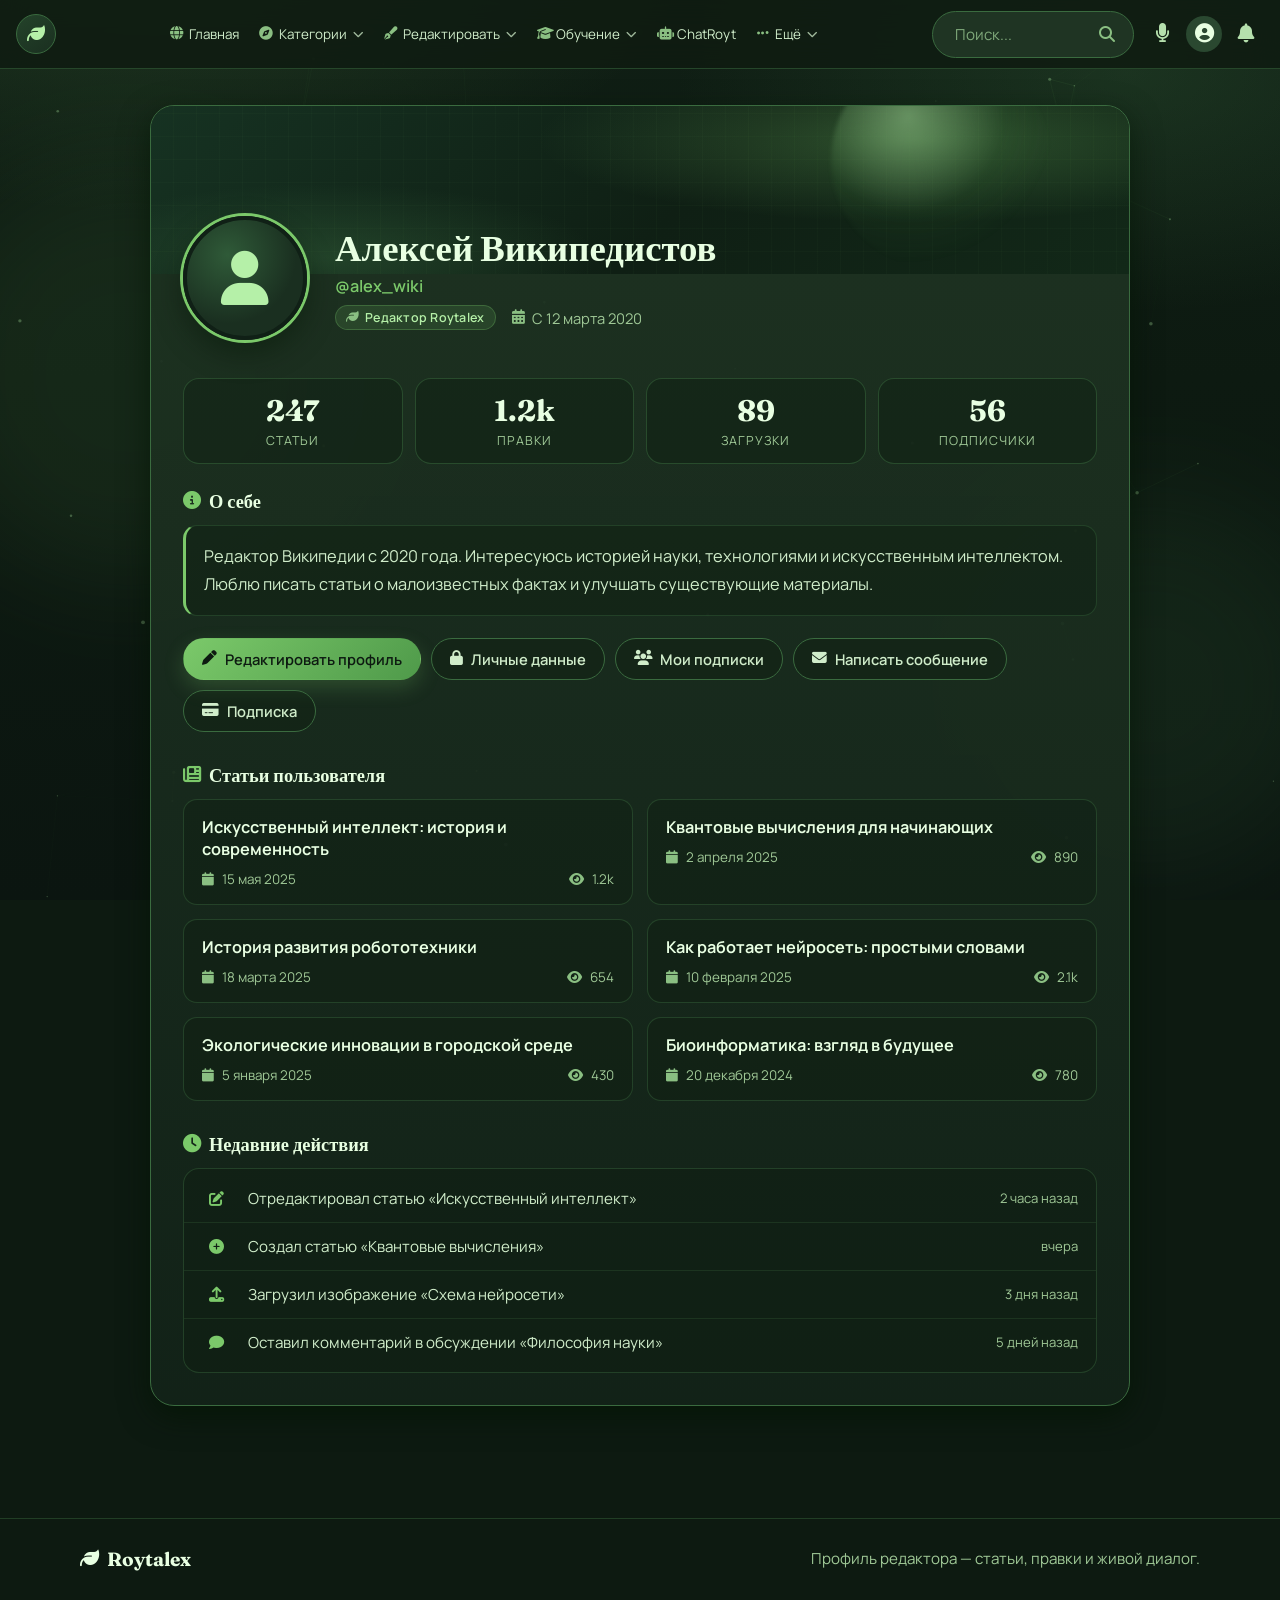
==== commit 6bd1867d: "Add an article editor page without comments Let authors write and publish a Roytalex article from th" ====
--- a/akk.html
+++ b/akk.html
@@ -51,7 +51,7 @@
         <li>
           <span tabindex="0"><i class="fas fa-pen-fancy"></i> <span class="nav-text">Редактировать</span> <i class="fas fa-chevron-down nav-caret"></i></span>
           <ul class="dropdown-menu">
-            <li><a href="index.html#about"><i class="fas fa-plus-circle"></i> Создать статью</a></li>
+            <li><a href="ed.html"><i class="fas fa-plus-circle"></i> Создать статью</a></li>
           </ul>
         </li>
         <li>
--- a/css/style.css
+++ b/css/style.css
@@ -3009,6 +3009,203 @@
   }
 }
 
+/* ===== ARTICLE EDITOR ===== */
+.editor-page {
+  width: min(100% - 28px, 1120px);
+  margin: 0 auto;
+  padding: 28px 0 64px;
+  position: relative;
+  z-index: 1;
+}
+
+.editor-hero {
+  margin-bottom: 22px;
+}
+
+.editor-hero .kicker {
+  margin: 0 0 8px;
+  color: var(--green-soft);
+  font-weight: 700;
+  letter-spacing: 0.08em;
+  text-transform: uppercase;
+  font-size: 0.78rem;
+}
+
+.editor-hero h1 {
+  margin: 0 0 8px;
+  font-family: var(--font-display);
+  font-size: clamp(1.8rem, 3vw, 2.4rem);
+  color: var(--cream);
+}
+
+.editor-hero p {
+  margin: 0;
+  color: var(--text-dim);
+  max-width: 56ch;
+  line-height: 1.6;
+}
+
+.editor-shell {
+  display: grid;
+  grid-template-columns: minmax(0, 1.15fr) minmax(260px, 0.75fr);
+  gap: 18px;
+  align-items: start;
+}
+
+.editor-card,
+.editor-aside {
+  border: 1px solid var(--line);
+  border-radius: 20px;
+  background: linear-gradient(180deg, rgba(31, 52, 35, 0.94), rgba(19, 35, 24, 0.94));
+  box-shadow: var(--shadow);
+  padding: 20px;
+}
+
+.editor-field {
+  margin-bottom: 14px;
+}
+
+.editor-field label {
+  display: block;
+  margin-bottom: 6px;
+  font-size: 0.86rem;
+  font-weight: 650;
+  color: var(--text-soft);
+}
+
+.editor-field input,
+.editor-field select,
+.editor-field textarea {
+  width: 100%;
+  padding: 12px 14px;
+  border-radius: 12px;
+  border: 1px solid var(--line);
+  background: var(--panel);
+  color: var(--text);
+  outline: none;
+  font: inherit;
+}
+
+.editor-field textarea {
+  min-height: 280px;
+  resize: vertical;
+  line-height: 1.65;
+}
+
+.editor-field input:focus,
+.editor-field select:focus,
+.editor-field textarea:focus {
+  border-color: var(--green-soft);
+  box-shadow: 0 0 0 3px rgba(123, 201, 106, 0.2);
+}
+
+.editor-toolbar {
+  display: flex;
+  flex-wrap: wrap;
+  gap: 6px;
+  margin-bottom: 8px;
+}
+
+.editor-toolbar button {
+  border: 1px solid var(--line);
+  background: rgba(13, 26, 17, 0.4);
+  color: var(--text-soft);
+  border-radius: 10px;
+  padding: 7px 10px;
+  cursor: pointer;
+}
+
+.editor-toolbar button:hover {
+  border-color: var(--green-soft);
+  color: var(--cream);
+}
+
+.editor-actions {
+  display: flex;
+  flex-wrap: wrap;
+  gap: 10px;
+  margin-top: 8px;
+}
+
+.editor-actions .profile-btn--primary {
+  border: none;
+}
+
+.editor-aside h2,
+.article-view h2 {
+  margin: 0 0 12px;
+  font-family: var(--font-display);
+  font-size: 1.2rem;
+  color: var(--cream);
+}
+
+.editor-aside ul {
+  margin: 0;
+  padding: 0;
+  list-style: none;
+  display: grid;
+  gap: 8px;
+}
+
+.editor-aside li {
+  color: var(--text-dim);
+  font-size: 0.9rem;
+  display: flex;
+  gap: 8px;
+  line-height: 1.45;
+}
+
+.editor-aside li i {
+  color: var(--green-soft);
+  margin-top: 3px;
+}
+
+.article-view {
+  display: none;
+}
+
+.editor-form.is-hidden {
+  display: none;
+}
+
+.article-view.is-open {
+  display: block;
+}
+
+.article-view .meta {
+  display: flex;
+  flex-wrap: wrap;
+  gap: 10px 16px;
+  color: var(--text-dim);
+  font-size: 0.9rem;
+  margin-bottom: 18px;
+}
+
+.article-view .body {
+  color: var(--text-soft);
+  line-height: 1.8;
+  font-size: 1.05rem;
+}
+
+.article-view .body p {
+  margin: 0 0 14px;
+}
+
+.article-view .note {
+  margin-top: 28px;
+  padding: 12px 14px;
+  border-radius: 12px;
+  border: 1px dashed rgba(58, 107, 63, 0.55);
+  color: var(--text-dim);
+  font-size: 0.88rem;
+}
+
+@media (max-width: 860px) {
+  .editor-shell {
+    grid-template-columns: 1fr;
+  }
+}
+
 @media (prefers-reduced-motion: reduce) {
   *,
   *::before,
